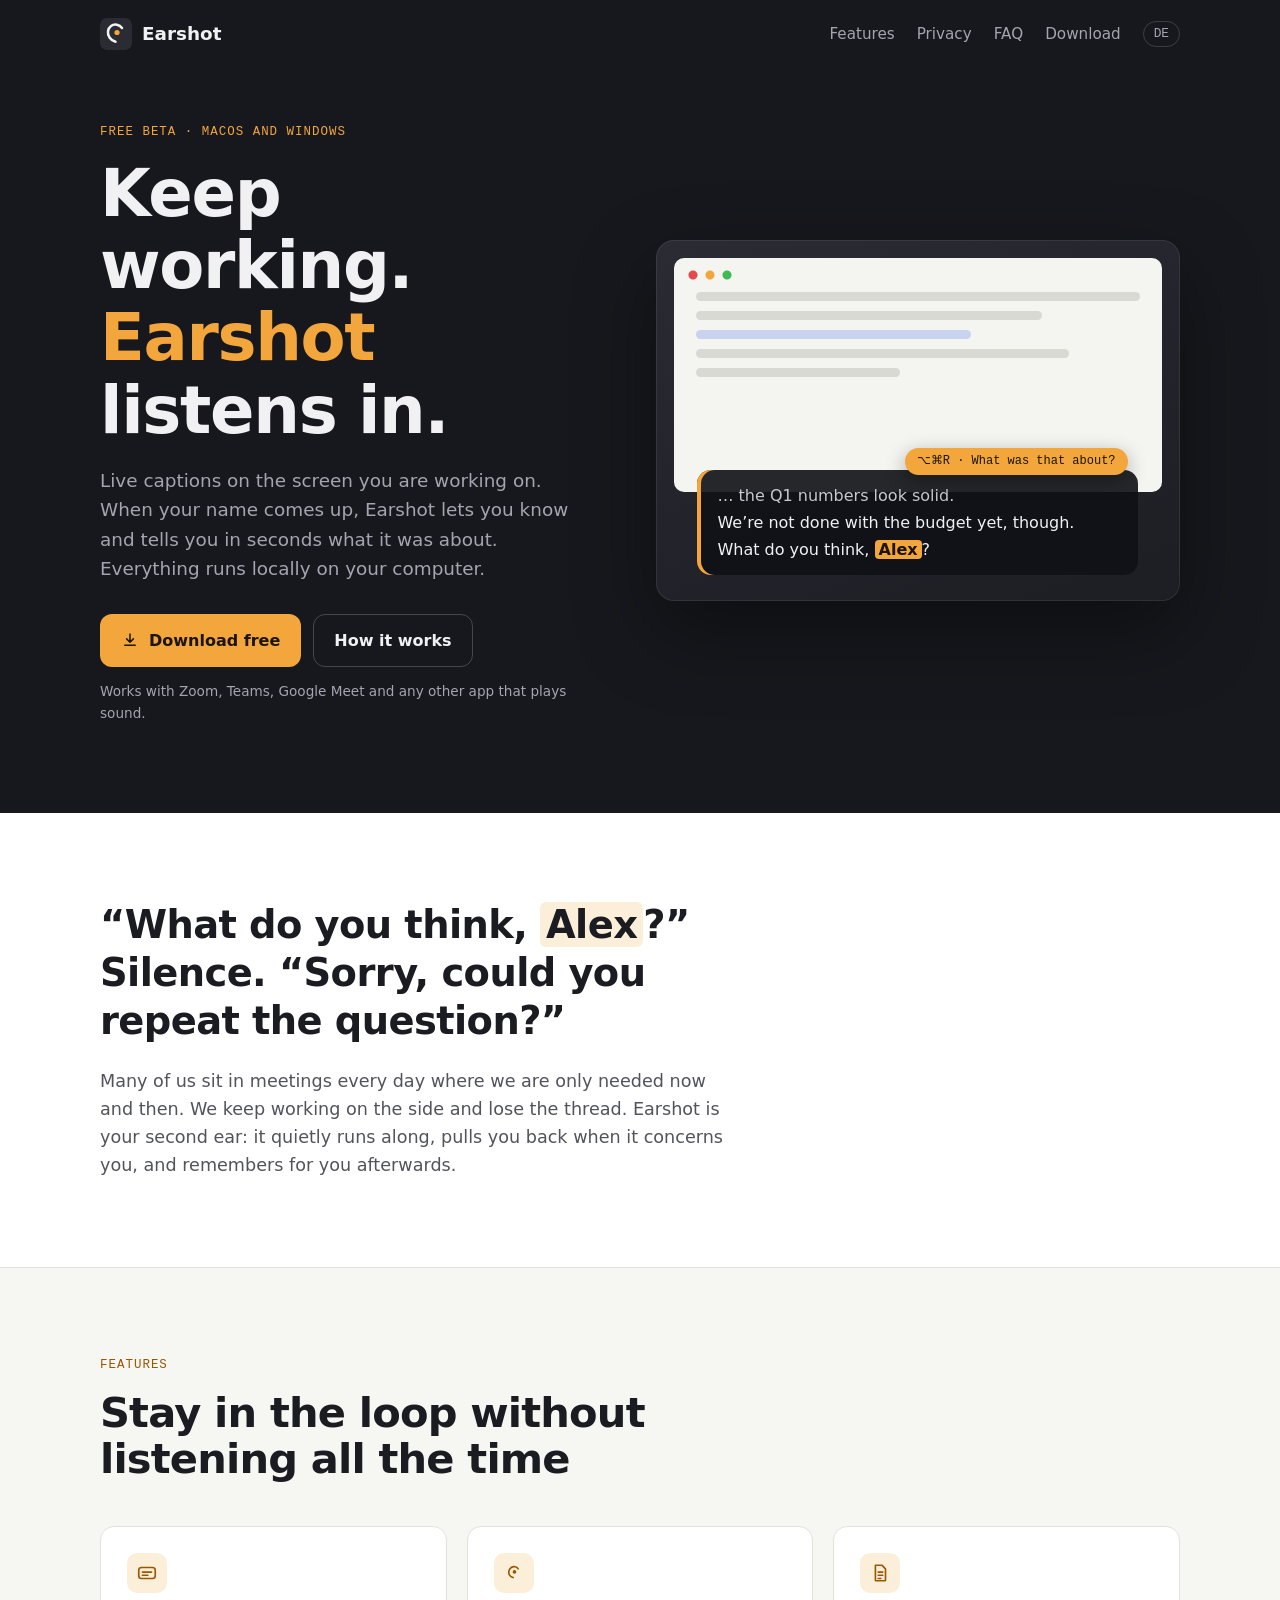
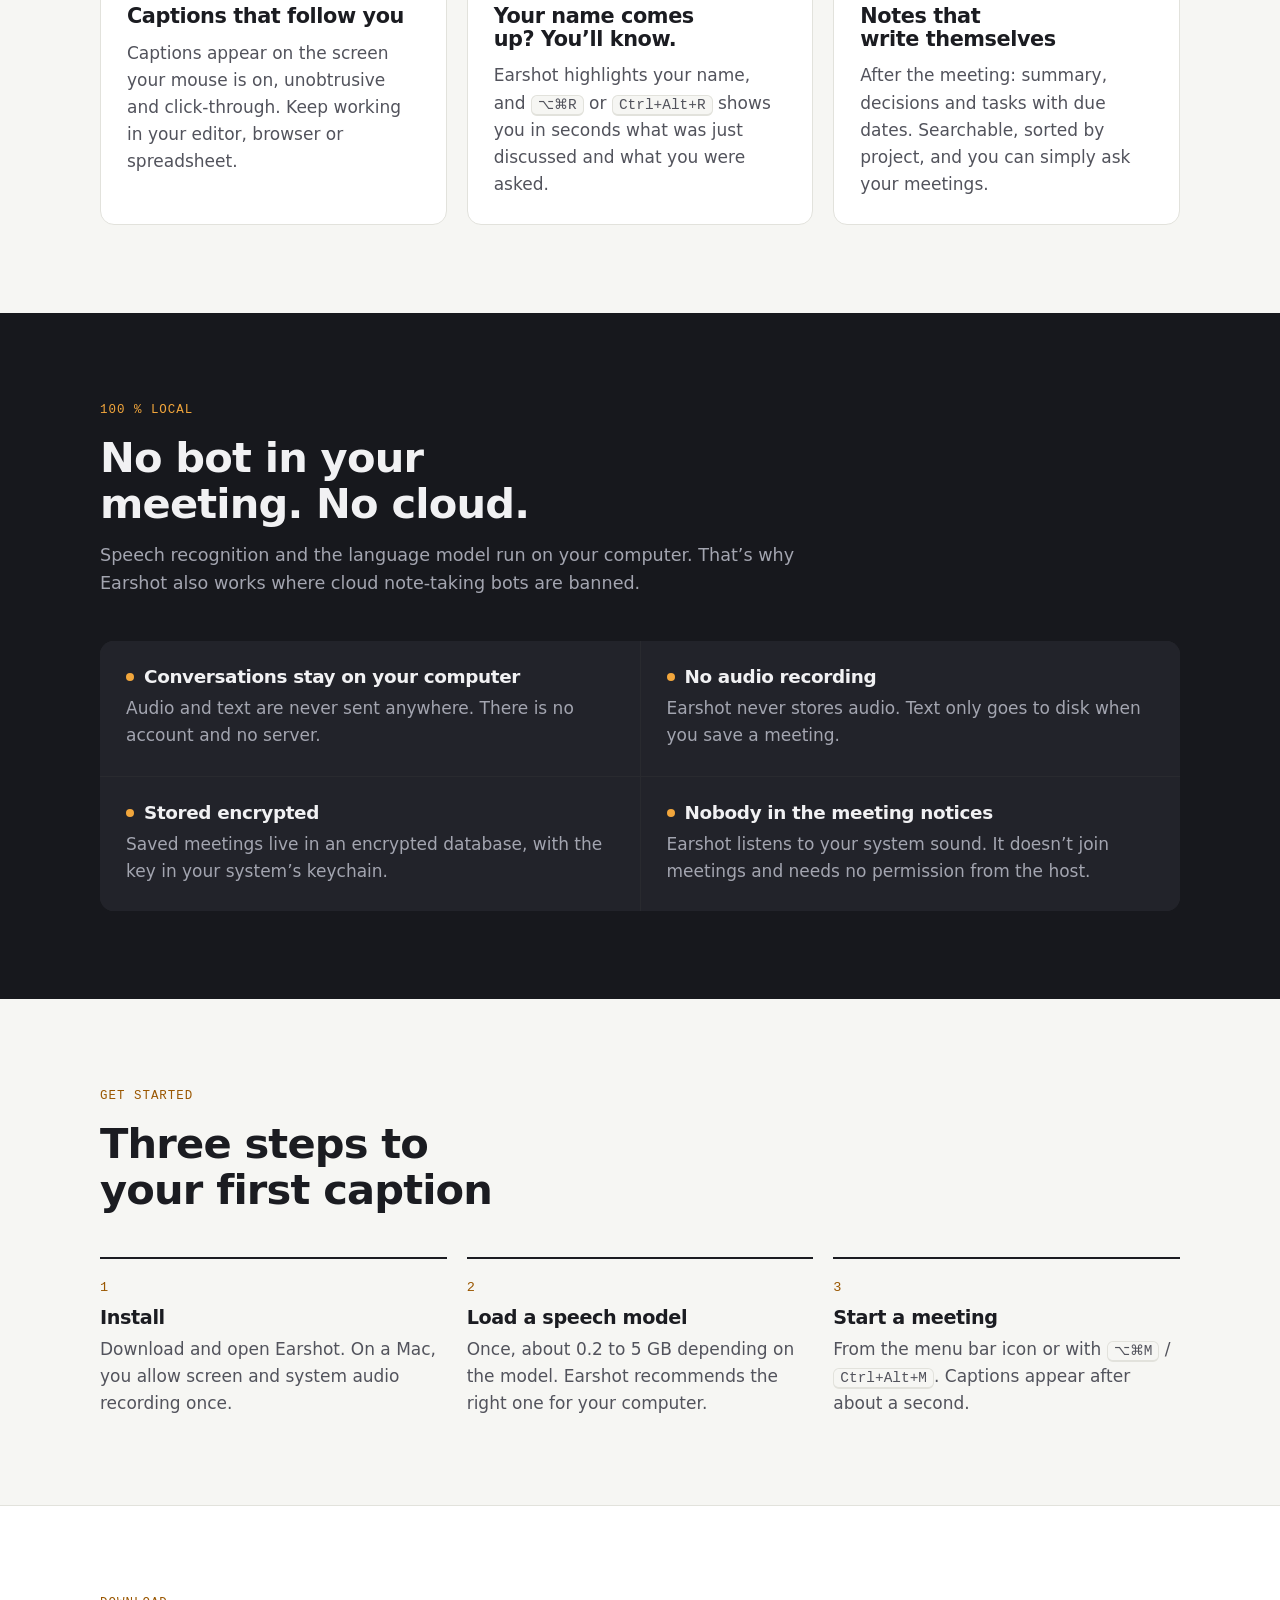
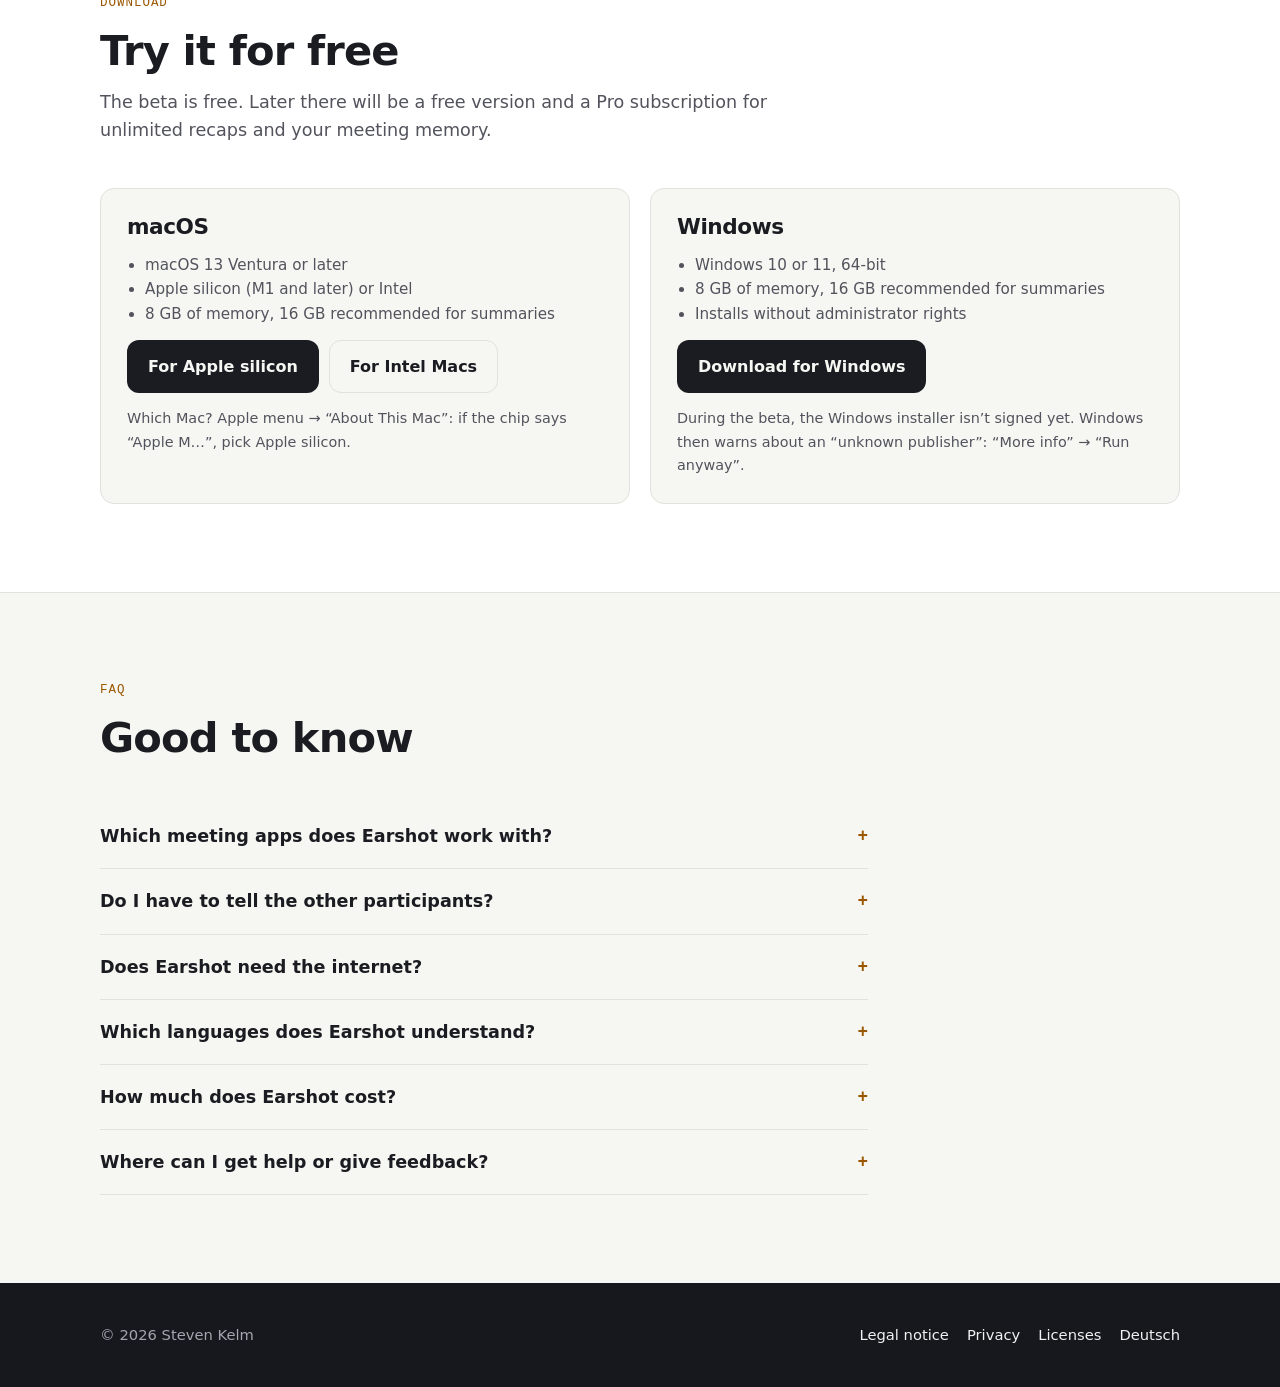
==== en/index.html @ 442b1ad5 "feat: Earshot website (German and English) with imprint, privacy and licenses" ====
<!doctype html>
<html lang="en">
  <head>
    <meta charset="utf-8" />
    <meta name="viewport" content="width=device-width, initial-scale=1, viewport-fit=cover" />
    <title>Earshot – Live captions for every meeting, right on your computer</title>
    <meta
      name="description"
      content="Earshot shows live captions on the screen you are working on, speaks up when your name comes up, and summarizes your meetings. No bot, no cloud."
    />
    <meta name="color-scheme" content="light dark" />
    <link rel="icon" href="../assets/icon.svg" type="image/svg+xml" />
    <link rel="alternate" hreflang="de" href="../" />
    <link rel="alternate" hreflang="en" href="./" />
    <link rel="stylesheet" href="../assets/style.css" />
    <script src="../assets/site.js" defer></script>
  </head>
  <body>
    <a class="skip" href="#content">Skip to content</a>

    <header class="site-header">
      <div class="wrap">
        <a class="brand" href="./" aria-label="Earshot – home">
          <svg viewBox="0 0 64 64" aria-hidden="true">
            <rect width="64" height="64" rx="14" fill="#2a2b33" />
            <path
              d="M44 20C39 13 29 11 22 16C15 21 14 32 19 39C22 43.5 26 46 31 47.5"
              fill="none"
              stroke="#f4f4f1"
              stroke-width="5"
              stroke-linecap="round"
            />
            <circle cx="34" cy="29" r="5.2" fill="#f2a63c" />
          </svg>
          Earshot
        </a>
        <nav class="site-nav" aria-label="Main navigation">
          <a class="hide-small" href="#features">Features</a>
          <a class="hide-small" href="#local">Privacy</a>
          <a class="hide-small" href="#faq">FAQ</a>
          <a href="#download">Download</a>
          <a class="lang" href="../" hreflang="de" lang="de">DE</a>
        </nav>
      </div>
    </header>

    <main id="content">
      <div class="hero">
        <div class="wrap">
          <div>
            <span class="eyebrow">Free beta · macOS and Windows</span>
            <h1>Keep working. <em>Earshot</em> listens in.</h1>
            <p class="lede">
              Live captions on the screen you are working on. When your name comes up, Earshot lets
              you know and tells you in seconds what it was about. Everything runs locally on your
              computer.
            </p>
            <div class="cta">
              <a
                class="button primary"
                href="#download"
                data-hero-download
                data-label-mac="Download free for Mac"
                data-label-windows="Download free for Windows"
              >
                <svg viewBox="0 0 24 24" aria-hidden="true">
                  <path
                    d="M12 4v11m0 0-4.5-4.5M12 15l4.5-4.5M5 19h14"
                    fill="none"
                    stroke="currentColor"
                    stroke-width="2"
                    stroke-linecap="round"
                    stroke-linejoin="round"
                  />
                </svg>
                <span>Download free</span>
              </a>
              <a class="button secondary" href="#features">How it works</a>
            </div>
            <p class="fineprint">
              Works with Zoom, Teams, Google Meet and any other app that plays sound.
            </p>
          </div>

          <div
            class="demo"
            role="img"
            aria-label="Example: captions at the bottom of the screen, the name Alex highlighted in yellow, next to it the hint What was that about?"
          >
            <div class="demo-window" aria-hidden="true">
              <span></span><span></span><span></span><span></span><span></span>
            </div>
            <div class="overlay" aria-hidden="true">
              <span class="line">… the Q1 numbers look solid.</span>
              <span class="line">We’re not done with the budget yet, though.</span>
              <span class="line">What do you think, <mark>Alex</mark>?</span>
            </div>
            <span class="chip" aria-hidden="true">⌥⌘R · What was that about?</span>
          </div>
        </div>
      </div>

      <section class="problem" aria-labelledby="problem-h">
        <div class="wrap">
          <h2 id="problem-h" class="quote">
            “What do you think, <mark>Alex</mark>?” Silence. “Sorry, could you repeat the question?”
          </h2>
          <p class="after">
            Many of us sit in meetings every day where we are only needed now and then. We keep
            working on the side and lose the thread. Earshot is your second ear: it quietly runs
            along, pulls you back when it concerns you, and remembers for you afterwards.
          </p>
        </div>
      </section>

      <section id="features" aria-labelledby="features-h">
        <div class="wrap">
          <div class="section-head">
            <span class="eyebrow">Features</span>
            <h2 id="features-h">Stay in the loop without listening all the time</h2>
          </div>
          <div class="features">
            <article class="feature">
              <span class="icon" aria-hidden="true">
                <svg viewBox="0 0 24 24">
                  <rect
                    x="3"
                    y="6"
                    width="18"
                    height="12"
                    rx="3"
                    fill="none"
                    stroke="currentColor"
                    stroke-width="1.8"
                  />
                  <path
                    d="M7 11h10M7 14.5h6"
                    stroke="currentColor"
                    stroke-width="1.8"
                    stroke-linecap="round"
                  />
                </svg>
              </span>
              <h3>Captions that follow you</h3>
              <p>
                Captions appear on the screen your mouse is on, unobtrusive and click-through. Keep
                working in your editor, browser or spreadsheet.
              </p>
            </article>
            <article class="feature">
              <span class="icon" aria-hidden="true">
                <svg viewBox="0 0 24 24">
                  <path
                    d="M16.5 7.5C15 5 11.5 4.3 9 6S5.5 11.5 7 14c1 1.6 2.4 2.5 4 3"
                    fill="none"
                    stroke="currentColor"
                    stroke-width="1.8"
                    stroke-linecap="round"
                  />
                  <circle cx="12.5" cy="10.8" r="2" fill="currentColor" />
                </svg>
              </span>
              <h3>Your name comes up? You’ll know.</h3>
              <p>
                Earshot highlights your name, and <kbd>⌥⌘R</kbd> or <kbd>Ctrl+Alt+R</kbd> shows you
                in seconds what was just discussed and what you were asked.
              </p>
            </article>
            <article class="feature">
              <span class="icon" aria-hidden="true">
                <svg viewBox="0 0 24 24">
                  <path
                    d="M7 3.5h7l4 4V20a.5.5 0 0 1-.5.5h-10A.5.5 0 0 1 7 20z"
                    fill="none"
                    stroke="currentColor"
                    stroke-width="1.8"
                    stroke-linejoin="round"
                  />
                  <path
                    d="M10 11h5M10 14.5h5M10 18h3"
                    stroke="currentColor"
                    stroke-width="1.8"
                    stroke-linecap="round"
                  />
                </svg>
              </span>
              <h3>Notes that write themselves</h3>
              <p>
                After the meeting: summary, decisions and tasks with due dates. Searchable, sorted
                by project, and you can simply ask your meetings.
              </p>
            </article>
          </div>
        </div>
      </section>

      <section id="local" class="local" aria-labelledby="local-h">
        <div class="wrap">
          <div class="section-head">
            <span class="eyebrow">100 % local</span>
            <h2 id="local-h">No bot in your meeting. No cloud.</h2>
            <p>
              Speech recognition and the language model run on your computer. That’s why Earshot
              also works where cloud note-taking bots are banned.
            </p>
          </div>
          <div class="promises">
            <div class="promise">
              <h3>Conversations stay on your computer</h3>
              <p>Audio and text are never sent anywhere. There is no account and no server.</p>
            </div>
            <div class="promise">
              <h3>No audio recording</h3>
              <p>Earshot never stores audio. Text only goes to disk when you save a meeting.</p>
            </div>
            <div class="promise">
              <h3>Stored encrypted</h3>
              <p>
                Saved meetings live in an encrypted database, with the key in your system’s
                keychain.
              </p>
            </div>
            <div class="promise">
              <h3>Nobody in the meeting notices</h3>
              <p>
                Earshot listens to your system sound. It doesn’t join meetings and needs no
                permission from the host.
              </p>
            </div>
          </div>
        </div>
      </section>

      <section aria-labelledby="start-h">
        <div class="wrap">
          <div class="section-head">
            <span class="eyebrow">Get started</span>
            <h2 id="start-h">Three steps to your first caption</h2>
          </div>
          <ol class="steps">
            <li>
              <h3>Install</h3>
              <p>
                Download and open Earshot. On a Mac, you allow screen and system audio recording
                once.
              </p>
            </li>
            <li>
              <h3>Load a speech model</h3>
              <p>
                Once, about 0.2 to 5 GB depending on the model. Earshot recommends the right one for
                your computer.
              </p>
            </li>
            <li>
              <h3>Start a meeting</h3>
              <p>
                From the menu bar icon or with <kbd>⌥⌘M</kbd> / <kbd>Ctrl+Alt+M</kbd>. Captions
                appear after about a second.
              </p>
            </li>
          </ol>
        </div>
      </section>

      <section id="download" class="download" aria-labelledby="download-h">
        <div class="wrap">
          <div class="section-head">
            <span class="eyebrow">Download</span>
            <h2 id="download-h">Try it for free</h2>
            <p>
              The beta is free. Later there will be a free version and a Pro subscription for
              unlimited recaps and your meeting memory.
            </p>
          </div>
          <div class="platforms">
            <article class="platform" data-platform="mac">
              <h3>macOS</h3>
              <ul>
                <li>macOS 13 Ventura or later</li>
                <li>Apple silicon (M1 and later) or Intel</li>
                <li>8 GB of memory, 16 GB recommended for summaries</li>
              </ul>
              <div class="links">
                <a
                  class="button primary"
                  href="https://github.com/Kstev239/earshot-site/releases/latest/download/Earshot-mac-apple-silicon.dmg"
                  >For Apple silicon</a
                >
                <a
                  class="button secondary"
                  href="https://github.com/Kstev239/earshot-site/releases/latest/download/Earshot-mac-intel.dmg"
                  >For Intel Macs</a
                >
              </div>
              <p class="note">
                Which Mac? Apple menu → “About This Mac”: if the chip says “Apple M…”, pick Apple
                silicon.
              </p>
            </article>
            <article class="platform" data-platform="windows">
              <h3>Windows</h3>
              <ul>
                <li>Windows 10 or 11, 64-bit</li>
                <li>8 GB of memory, 16 GB recommended for summaries</li>
                <li>Installs without administrator rights</li>
              </ul>
              <div class="links">
                <a
                  class="button primary"
                  href="https://github.com/Kstev239/earshot-site/releases/latest/download/Earshot-windows-setup.exe"
                  >Download for Windows</a
                >
              </div>
              <p class="note">
                During the beta, the Windows installer isn’t signed yet. Windows then warns about an
                “unknown publisher”: “More info” → “Run anyway”.
              </p>
            </article>
          </div>
        </div>
      </section>

      <section id="faq" aria-labelledby="faq-h">
        <div class="wrap">
          <div class="section-head">
            <span class="eyebrow">FAQ</span>
            <h2 id="faq-h">Good to know</h2>
          </div>
          <div class="faq">
            <details>
              <summary>Which meeting apps does Earshot work with?</summary>
              <p>
                Any app that plays sound on your computer: Zoom, Microsoft Teams, Google Meet,
                Webex, Slack huddles, Discord and even videos in your browser. Earshot listens to
                your system sound, not to one specific app.
              </p>
            </details>
            <details>
              <summary>Do I have to tell the other participants?</summary>
              <p>
                Earshot doesn’t record audio and only stores text if you want it to. Still, it’s
                fair, and common in many companies, to let people know. Earshot gives you a
                ready-made note to copy. What applies to you legally depends on your country and
                your employer.
              </p>
            </details>
            <details>
              <summary>Does Earshot need the internet?</summary>
              <p>
                Only to download the speech models once and to check for updates. During a meeting,
                Earshot makes no connections. The content of your meetings never leaves your
                computer.
              </p>
            </details>
            <details>
              <summary>Which languages does Earshot understand?</summary>
              <p>
                Earshot is made for German and English. In the settings you can also choose
                automatic language detection, which understands more languages but is less reliable.
                The app itself is available in German and English.
              </p>
            </details>
            <details>
              <summary>How much does Earshot cost?</summary>
              <p>
                Nothing during the beta. Afterwards, live captions and the alert when your name
                comes up stay free. Unlimited recaps, summaries and your meeting memory will be part
                of a Pro subscription.
              </p>
            </details>
            <details>
              <summary>Where can I get help or give feedback?</summary>
              <p>
                Write to <a href="mailto:Kelmsteven8@gmail.com">Kelmsteven8@gmail.com</a>. Feedback
                from the beta is especially welcome.
              </p>
            </details>
          </div>
        </div>
      </section>
    </main>

    <footer class="site-footer">
      <div class="wrap">
        <span>© 2026 Steven Kelm</span>
        <nav aria-label="Legal">
          <a href="imprint.html">Legal notice</a>
          <a href="privacy.html">Privacy</a>
          <a href="licenses.html">Licenses</a>
          <a href="../" hreflang="de" lang="de">Deutsch</a>
        </nav>
      </div>
    </footer>
  </body>
</html>
---- assets/style.css ----
/*
 * Earshot website, direction "Signal" (ADR-066, ADR-067): graphite and
 * honey, system fonts only (nothing loaded from other servers).
 */
:root {
  --bg: #f6f6f3;
  --surface: #ffffff;
  --ink: #1b1c21;
  --muted: #52535c;
  --line: #e2e2dc;
  --honey: #f2a63c;
  --honey-text: #9a5700;
  --honey-tint: #fbefd9;
  --night: #17181d;
  --night-raised: #22232a;
  --night-ink: #f1f1f3;
  --night-muted: #a3a5b0;
  --radius: 14px;
  --font:
    -apple-system, BlinkMacSystemFont, "SF Pro Text", "Segoe UI Variable Text", "Segoe UI",
    system-ui, sans-serif;
  --font-display:
    -apple-system, BlinkMacSystemFont, "SF Pro Display", "Segoe UI Variable Display", "Segoe UI",
    system-ui, sans-serif;
  --mono: ui-monospace, "SF Mono", "Cascadia Mono", Menlo, Consolas, monospace;
  color-scheme: light;
}

@media (prefers-color-scheme: dark) {
  :root {
    --bg: #131418;
    --surface: #1c1d23;
    --ink: #f1f1f3;
    --muted: #a3a5b0;
    --line: #2c2e36;
    --honey-text: #f2a63c;
    --honey-tint: #2e2312;
    color-scheme: dark;
  }
}

* {
  box-sizing: border-box;
}

html {
  scroll-behavior: smooth;
}

@media (prefers-reduced-motion: reduce) {
  html {
    scroll-behavior: auto;
  }
}

body {
  margin: 0;
  background: var(--bg);
  color: var(--ink);
  font-family: var(--font);
  font-size: 17px;
  line-height: 1.6;
  -webkit-font-smoothing: antialiased;
}

a {
  color: inherit;
}

a:focus-visible,
button:focus-visible,
summary:focus-visible {
  outline: 3px solid var(--honey);
  outline-offset: 3px;
  border-radius: 6px;
}

h1,
h2,
h3 {
  font-family: var(--font-display);
  letter-spacing: -0.02em;
  line-height: 1.1;
  text-wrap: balance;
  margin: 0;
}

p {
  margin: 0;
}

.wrap {
  max-width: 1120px;
  margin: 0 auto;
  padding-left: max(20px, env(safe-area-inset-left, 0px));
  padding-right: max(20px, env(safe-area-inset-right, 0px));
}

.skip {
  position: absolute;
  left: -9999px;
}

.skip:focus {
  left: 16px;
  top: 16px;
  z-index: 20;
  background: var(--surface);
  padding: 8px 12px;
}

/* Header */
.site-header {
  background: var(--night);
  color: var(--night-ink);
}

.site-header .wrap {
  display: flex;
  align-items: center;
  gap: 24px;
  padding-block: 18px;
}

.brand {
  display: inline-flex;
  align-items: center;
  gap: 10px;
  font-family: var(--font-display);
  font-weight: 700;
  font-size: 1.15rem;
  text-decoration: none;
  color: var(--night-ink);
}

.brand svg {
  width: 32px;
  height: 32px;
}

.site-nav {
  display: flex;
  gap: 22px;
  margin-left: auto;
  align-items: center;
  font-size: 0.95rem;
}

.site-nav a {
  color: var(--night-muted);
  text-decoration: none;
}

.site-nav a:hover {
  color: var(--night-ink);
}

.site-nav .lang {
  font-family: var(--mono);
  font-size: 0.8rem;
  border: 1px solid #ffffff2a;
  border-radius: 999px;
  padding: 2px 10px;
}

@media (max-width: 720px) {
  .site-nav .hide-small {
    display: none;
  }
}

/* Hero */
.hero {
  background: var(--night);
  color: var(--night-ink);
  padding-block: 48px 88px;
  overflow: hidden;
}

.hero .wrap {
  display: grid;
  grid-template-columns: minmax(0, 1fr) minmax(0, 1.05fr);
  gap: 56px;
  align-items: center;
}

@media (max-width: 900px) {
  .hero .wrap {
    grid-template-columns: minmax(0, 1fr);
    gap: 40px;
  }
}

.eyebrow {
  font-family: var(--mono);
  font-size: 0.78rem;
  letter-spacing: 0.08em;
  text-transform: uppercase;
  color: var(--honey);
}

.hero h1 {
  font-size: clamp(2.4rem, 5.6vw, 4.1rem);
  margin-top: 14px;
}

.hero h1 em {
  font-style: normal;
  color: var(--honey);
}

.hero .lede {
  margin-top: 20px;
  font-size: 1.15rem;
  color: var(--night-muted);
  max-width: 34rem;
}

.cta {
  display: flex;
  flex-wrap: wrap;
  gap: 12px;
  margin-top: 30px;
}

.button {
  display: inline-flex;
  align-items: center;
  gap: 10px;
  padding: 13px 20px;
  border-radius: 12px;
  font-weight: 600;
  font-size: 1rem;
  text-decoration: none;
  border: 1px solid transparent;
  transition:
    transform 120ms ease,
    background 120ms ease;
}

.button svg {
  width: 18px;
  height: 18px;
  flex-shrink: 0;
}

.button.primary {
  background: var(--honey);
  color: #1b1407;
}

.button.primary:hover {
  background: #f6b65c;
}

.button.secondary {
  border-color: #ffffff33;
  color: var(--night-ink);
}

.button.secondary:hover {
  background: #ffffff12;
}

.button:active {
  transform: translateY(1px);
}

.fineprint {
  margin-top: 14px;
  font-size: 0.85rem;
  color: var(--night-muted);
}

/* The demo: a desktop with the caption overlay at the bottom. */
.demo {
  position: relative;
  border-radius: 18px;
  background: linear-gradient(160deg, #2a2b33, #1d1e24);
  padding: 18px;
  box-shadow:
    0 30px 80px #00000066,
    inset 0 0 0 1px #ffffff14;
  aspect-ratio: 16 / 11;
  max-width: 100%;
}

.demo-window {
  position: absolute;
  inset: 18px 18px 30% 18px;
  border-radius: 10px;
  background: #f4f4f1;
  padding: 34px 22px 18px;
  display: flex;
  flex-direction: column;
  gap: 10px;
  overflow: hidden;
}

.demo-window::before {
  content: "";
  position: absolute;
  top: 12px;
  left: 14px;
  width: 44px;
  height: 10px;
  background:
    radial-gradient(circle at 5px 5px, #e5484d 4px, transparent 5px),
    radial-gradient(circle at 22px 5px, #f2a63c 4px, transparent 5px),
    radial-gradient(circle at 39px 5px, #3fb950 4px, transparent 5px);
}

.demo-window span {
  display: block;
  height: 9px;
  border-radius: 5px;
  background: #d9d9d3;
}

.demo-window span:nth-child(2) {
  width: 78%;
}

.demo-window span:nth-child(3) {
  width: 62%;
  background: #c8d3f0;
}

.demo-window span:nth-child(4) {
  width: 84%;
}

.demo-window span:nth-child(5) {
  width: 46%;
}

.overlay {
  position: absolute;
  left: 8%;
  right: 8%;
  bottom: 7%;
  border-radius: 14px;
  background: #101116e6;
  padding: 14px 18px 14px 20px;
  font-size: clamp(0.82rem, 1.6vw, 1rem);
  line-height: 1.45;
  color: #f1f1f3;
  display: flex;
  flex-direction: column;
  gap: 4px;
  box-shadow: inset 4px 0 0 transparent;
  animation: overlay-mentioned 0.6s ease-out 3.6s both;
}

.overlay .line {
  animation: line-in 0.5s ease-out both;
}

.overlay .line:nth-child(1) {
  animation-delay: 0.4s;
  color: #c8c8d0;
}

.overlay .line:nth-child(2) {
  animation-delay: 1.8s;
}

.overlay .line:nth-child(3) {
  animation-delay: 3.2s;
}

.overlay mark {
  background: var(--honey);
  color: #1b1407;
  border-radius: 4px;
  padding: 0 4px;
  font-weight: 600;
}

.chip {
  position: absolute;
  right: 10%;
  bottom: calc(7% + 100px);
  font-family: var(--mono);
  font-size: 0.75rem;
  color: #1b1407;
  background: var(--honey);
  border-radius: 999px;
  padding: 4px 12px;
  box-shadow: 0 6px 20px #00000055;
  animation: line-in 0.5s ease-out 4.2s both;
}

@keyframes line-in {
  from {
    opacity: 0;
    transform: translateY(6px);
  }
  to {
    opacity: 1;
    transform: none;
  }
}

@keyframes overlay-mentioned {
  from {
    box-shadow: inset 4px 0 0 transparent;
  }
  to {
    box-shadow: inset 4px 0 0 var(--honey);
  }
}

@media (prefers-reduced-motion: reduce) {
  .overlay,
  .overlay .line,
  .chip {
    animation-duration: 1ms;
    animation-delay: 0s;
  }
}

/* Sections */
main section {
  padding-block: 88px;
}

.section-head {
  max-width: 44rem;
  display: flex;
  flex-direction: column;
  gap: 14px;
  margin-bottom: 44px;
}

.section-head h2 {
  font-size: clamp(1.8rem, 3.6vw, 2.6rem);
}

.section-head p {
  color: var(--muted);
  font-size: 1.1rem;
}

.section-head .eyebrow {
  color: var(--honey-text);
}

/* Problem: a quote that is the whole point. */
.problem {
  background: var(--surface);
  border-bottom: 1px solid var(--line);
}

.quote {
  font-family: var(--font-display);
  font-size: clamp(1.6rem, 3.4vw, 2.4rem);
  line-height: 1.25;
  letter-spacing: -0.015em;
  max-width: 46rem;
}

.quote mark {
  background: var(--honey-tint);
  color: inherit;
  border-radius: 6px;
  padding: 0 6px;
}

.problem .after {
  margin-top: 22px;
  color: var(--muted);
  font-size: 1.1rem;
  max-width: 40rem;
}

/* Features */
.features {
  display: grid;
  grid-template-columns: repeat(3, minmax(0, 1fr));
  gap: 20px;
}

@media (max-width: 900px) {
  .features {
    grid-template-columns: minmax(0, 1fr);
  }
}

.feature {
  background: var(--surface);
  border: 1px solid var(--line);
  border-radius: var(--radius);
  padding: 26px;
  display: flex;
  flex-direction: column;
  gap: 12px;
}

.feature .icon {
  width: 40px;
  height: 40px;
  border-radius: 10px;
  background: var(--honey-tint);
  color: var(--honey-text);
  display: grid;
  place-items: center;
}

.feature .icon svg {
  width: 22px;
  height: 22px;
}

.feature h3 {
  font-size: 1.3rem;
}

.feature p {
  color: var(--muted);
}

kbd {
  font-family: var(--mono);
  font-size: 0.85em;
  border: 1px solid var(--line);
  border-bottom-width: 2px;
  border-radius: 6px;
  padding: 1px 6px;
  background: var(--bg);
  white-space: nowrap;
}

/* Local: dark band */
.local {
  background: var(--night);
  color: var(--night-ink);
}

.local .section-head p {
  color: var(--night-muted);
}

.local .section-head .eyebrow {
  color: var(--honey);
}

.promises {
  display: grid;
  grid-template-columns: repeat(2, minmax(0, 1fr));
  gap: 1px;
  background: #ffffff14;
  border-radius: var(--radius);
  overflow: hidden;
}

@media (max-width: 720px) {
  .promises {
    grid-template-columns: minmax(0, 1fr);
  }
}

.promise {
  background: var(--night-raised);
  padding: 26px;
  display: flex;
  flex-direction: column;
  gap: 8px;
}

.promise h3 {
  font-size: 1.15rem;
  display: flex;
  align-items: center;
  gap: 10px;
}

.promise h3::before {
  content: "";
  width: 8px;
  height: 8px;
  border-radius: 50%;
  background: var(--honey);
  flex-shrink: 0;
}

.promise p {
  color: var(--night-muted);
}

/* Steps: a real sequence, so numbered. */
.steps {
  list-style: none;
  margin: 0;
  padding: 0;
  display: grid;
  grid-template-columns: repeat(3, minmax(0, 1fr));
  gap: 20px;
  counter-reset: step;
}

@media (max-width: 900px) {
  .steps {
    grid-template-columns: minmax(0, 1fr);
  }
}

.steps li {
  counter-increment: step;
  border-top: 2px solid var(--ink);
  padding-top: 18px;
  display: flex;
  flex-direction: column;
  gap: 8px;
}

.steps li::before {
  content: counter(step);
  font-family: var(--mono);
  font-size: 0.85rem;
  color: var(--honey-text);
}

.steps h3 {
  font-size: 1.2rem;
}

.steps p {
  color: var(--muted);
}

/* Download */
.download {
  background: var(--surface);
  border-block: 1px solid var(--line);
}

.platforms {
  display: grid;
  grid-template-columns: repeat(2, minmax(0, 1fr));
  gap: 20px;
}

@media (max-width: 720px) {
  .platforms {
    grid-template-columns: minmax(0, 1fr);
  }
}

.platform {
  border: 1px solid var(--line);
  border-radius: var(--radius);
  padding: 26px;
  display: flex;
  flex-direction: column;
  gap: 14px;
  background: var(--bg);
}

.platform.current {
  border-color: var(--honey);
  box-shadow: 0 0 0 1px var(--honey);
}

.platform h3 {
  font-size: 1.35rem;
}

.platform ul {
  margin: 0;
  padding-left: 18px;
  color: var(--muted);
  font-size: 0.95rem;
}

.platform .links {
  display: flex;
  flex-wrap: wrap;
  gap: 10px;
}

.platform .button.primary {
  background: var(--ink);
  color: var(--bg);
}

.platform .button.primary:hover {
  background: var(--muted);
}

.platform .button.secondary {
  border-color: var(--line);
  color: var(--ink);
}

.platform .button.secondary:hover {
  background: var(--surface);
}

.note {
  font-size: 0.9rem;
  color: var(--muted);
}

/* FAQ */
.faq {
  max-width: 48rem;
  display: flex;
  flex-direction: column;
}

.faq details {
  border-bottom: 1px solid var(--line);
  padding-block: 18px;
}

.faq summary {
  cursor: pointer;
  font-weight: 600;
  font-size: 1.1rem;
  list-style: none;
  display: flex;
  justify-content: space-between;
  gap: 16px;
}

.faq summary::-webkit-details-marker {
  display: none;
}

.faq summary::after {
  content: "+";
  font-family: var(--mono);
  color: var(--honey-text);
}

.faq details[open] summary::after {
  content: "–";
}

.faq details p {
  margin-top: 10px;
  color: var(--muted);
}

/* Footer */
.site-footer {
  background: var(--night);
  color: var(--night-muted);
  padding-block: 40px;
  font-size: 0.92rem;
}

.site-footer .wrap {
  display: flex;
  flex-wrap: wrap;
  gap: 18px 32px;
  align-items: center;
}

.site-footer nav {
  display: flex;
  flex-wrap: wrap;
  gap: 18px;
  margin-left: auto;
}

.site-footer a {
  color: var(--night-ink);
  text-decoration: none;
}

.site-footer a:hover {
  text-decoration: underline;
}

/* Legal pages */
.legal {
  padding-block: 56px 88px;
}

.legal article {
  max-width: 44rem;
  display: flex;
  flex-direction: column;
  gap: 16px;
}

.legal h1 {
  font-size: clamp(2rem, 4vw, 2.8rem);
  margin-bottom: 8px;
}

.legal h2 {
  font-size: 1.3rem;
  margin-top: 22px;
}

.legal p,
.legal li {
  color: var(--ink);
}

.legal ul {
  margin: 0;
  padding-left: 20px;
}

.draft {
  background: var(--honey-tint);
  border-radius: 10px;
  padding: 14px 16px;
  font-size: 0.95rem;
}

.placeholder {
  background: var(--honey);
  color: #1b1407;
  border-radius: 4px;
  padding: 0 6px;
  font-weight: 600;
}

address {
  font-style: normal;
}
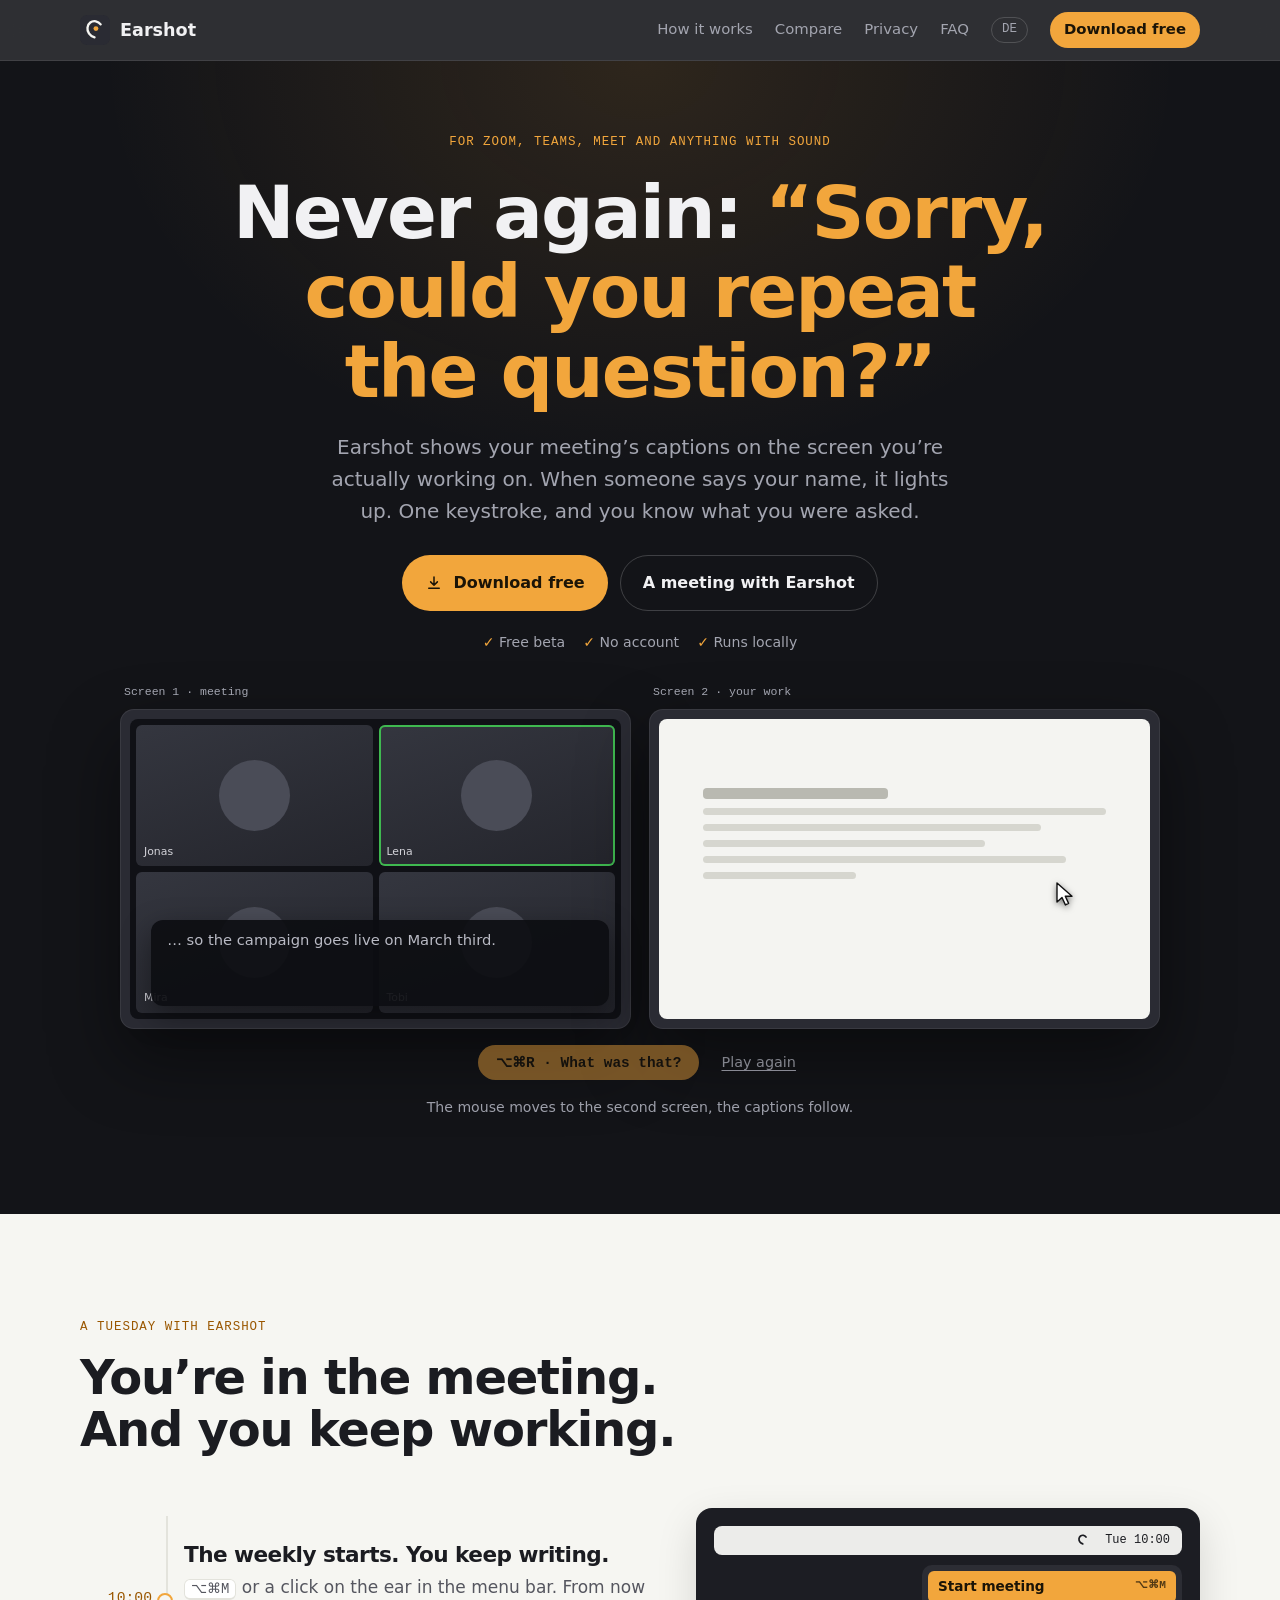
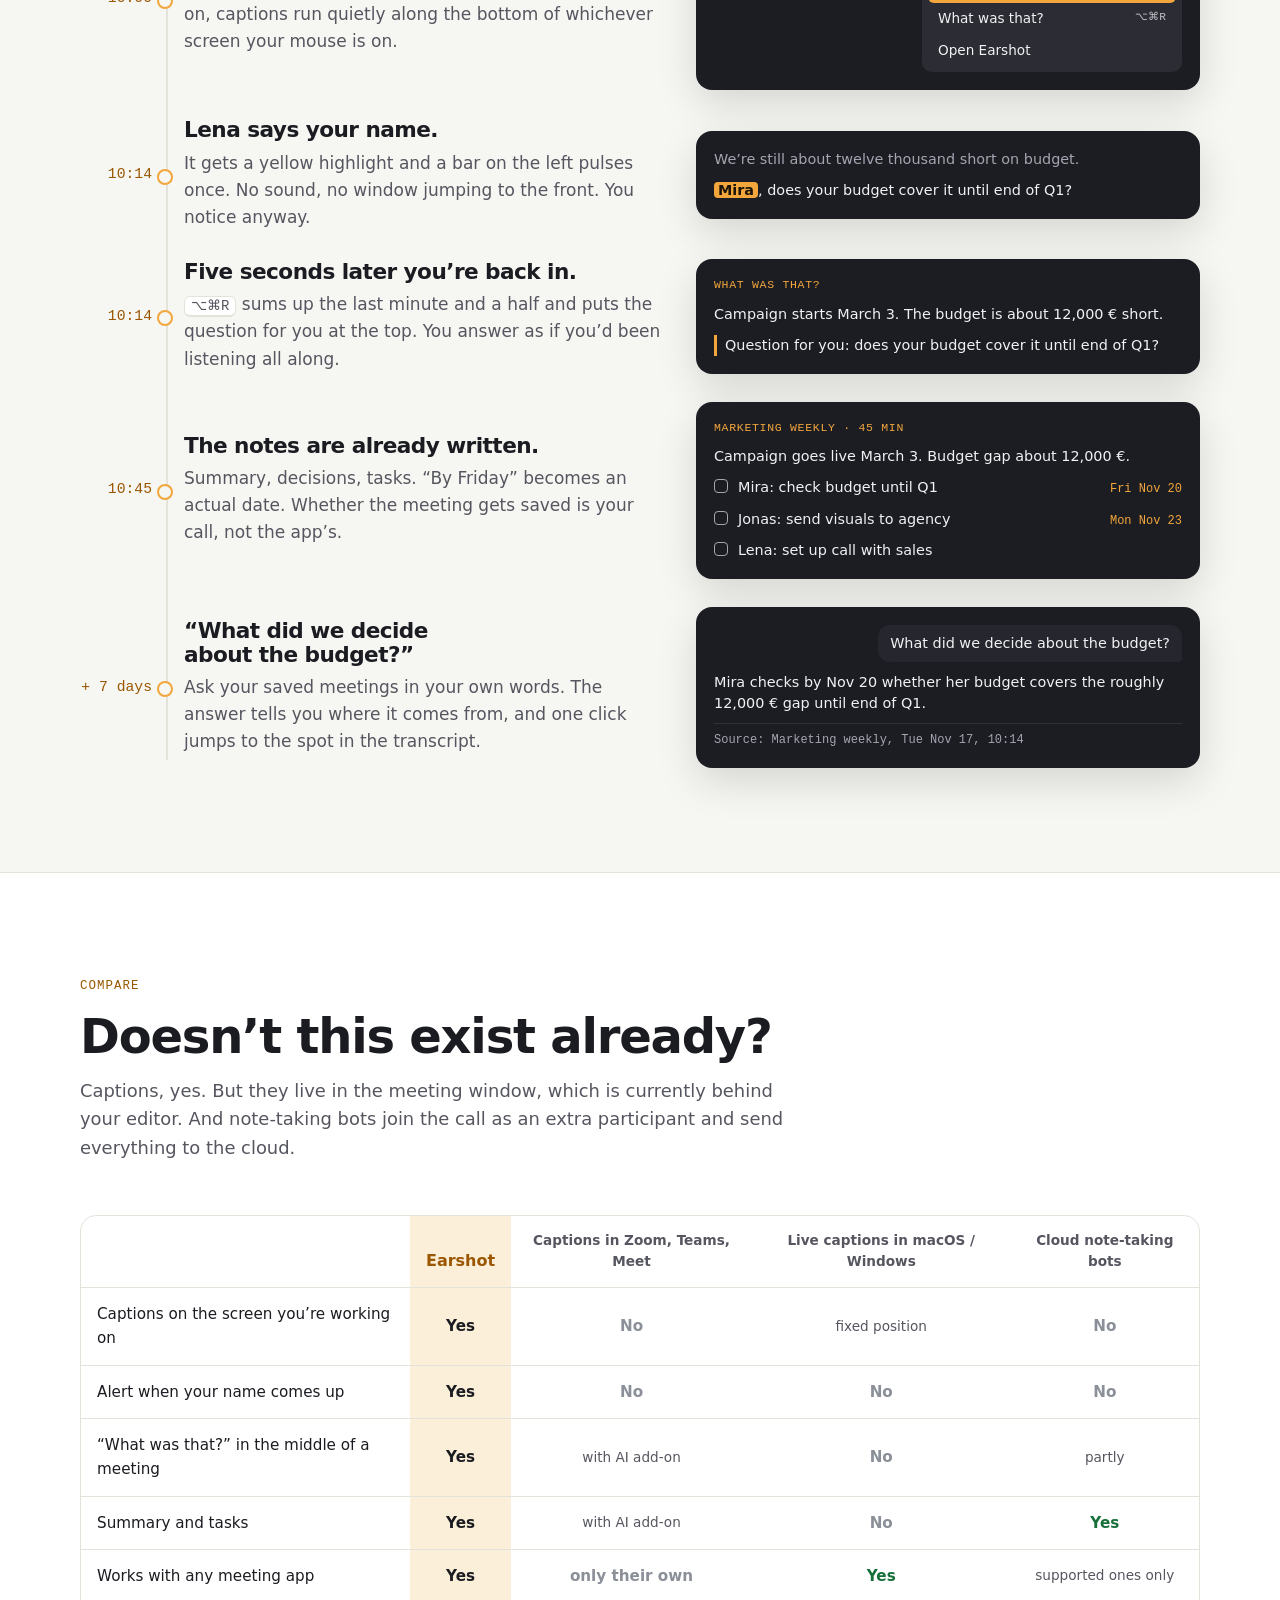
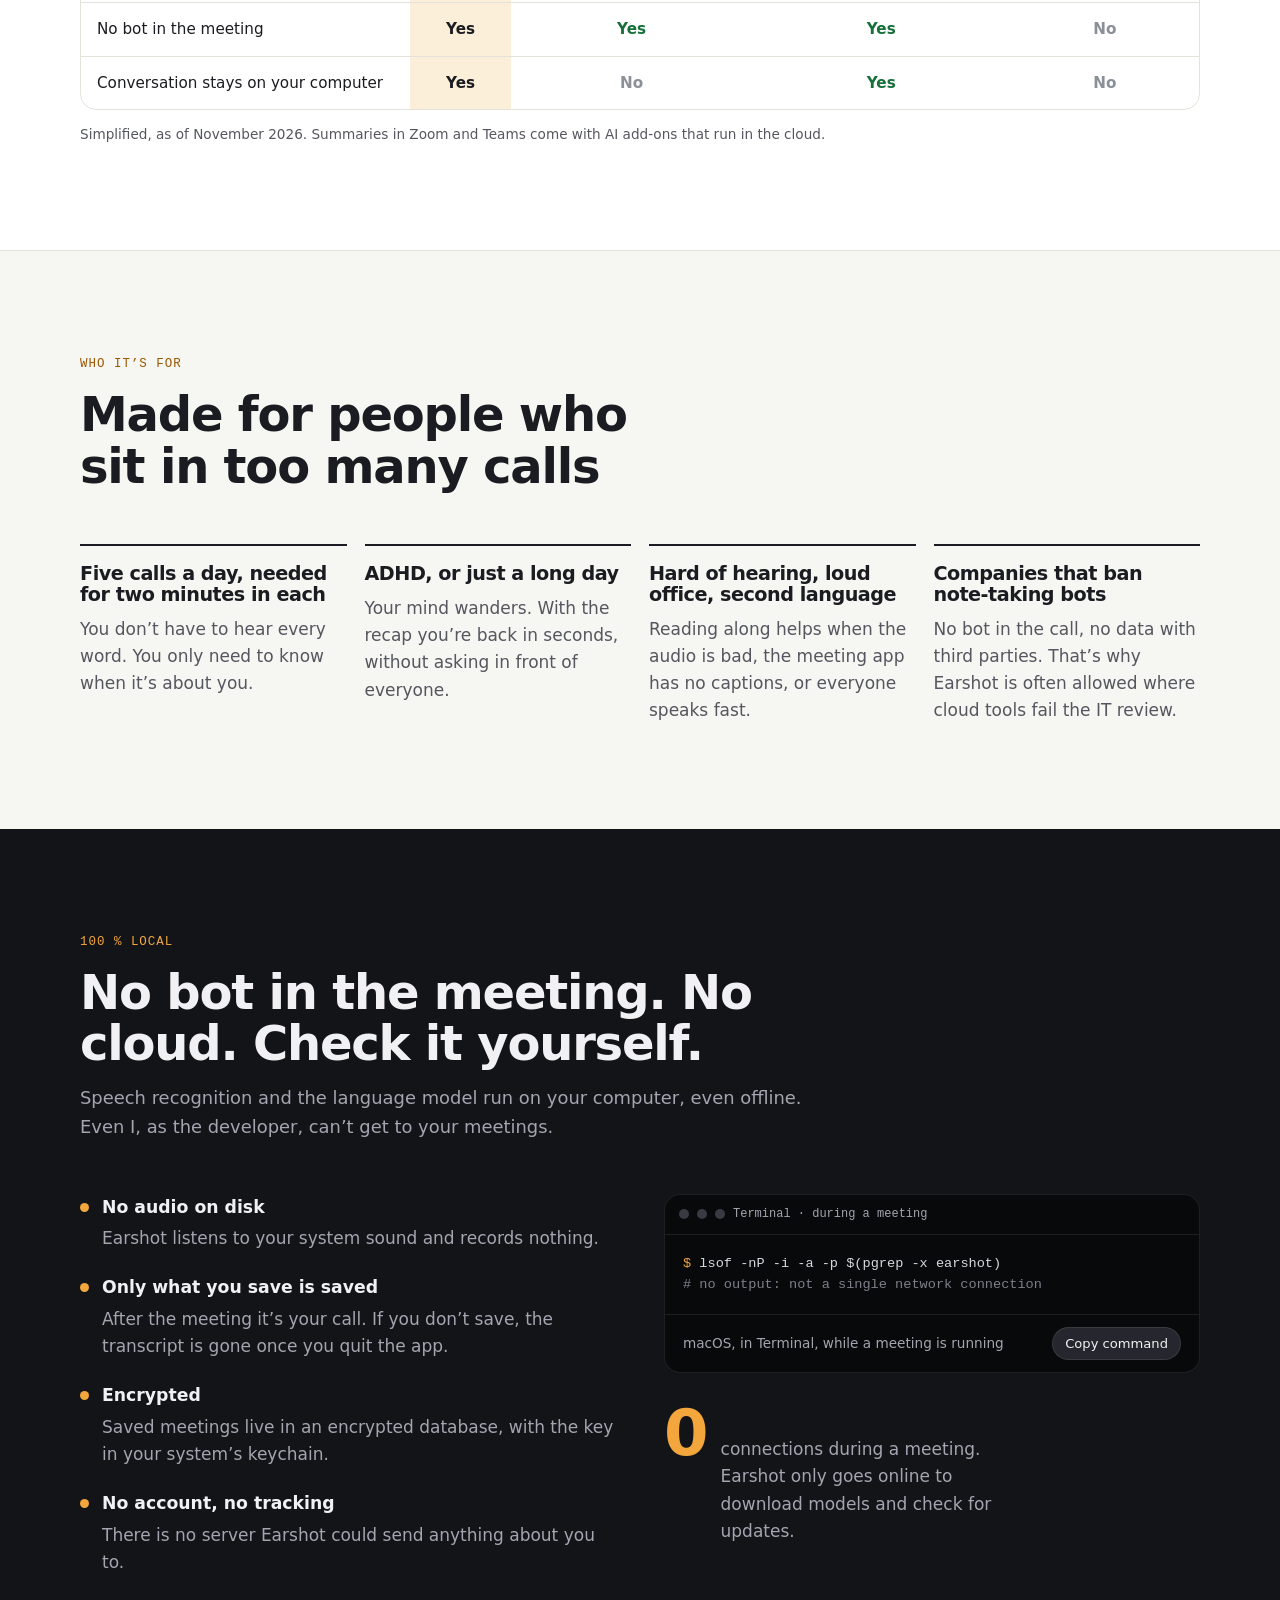
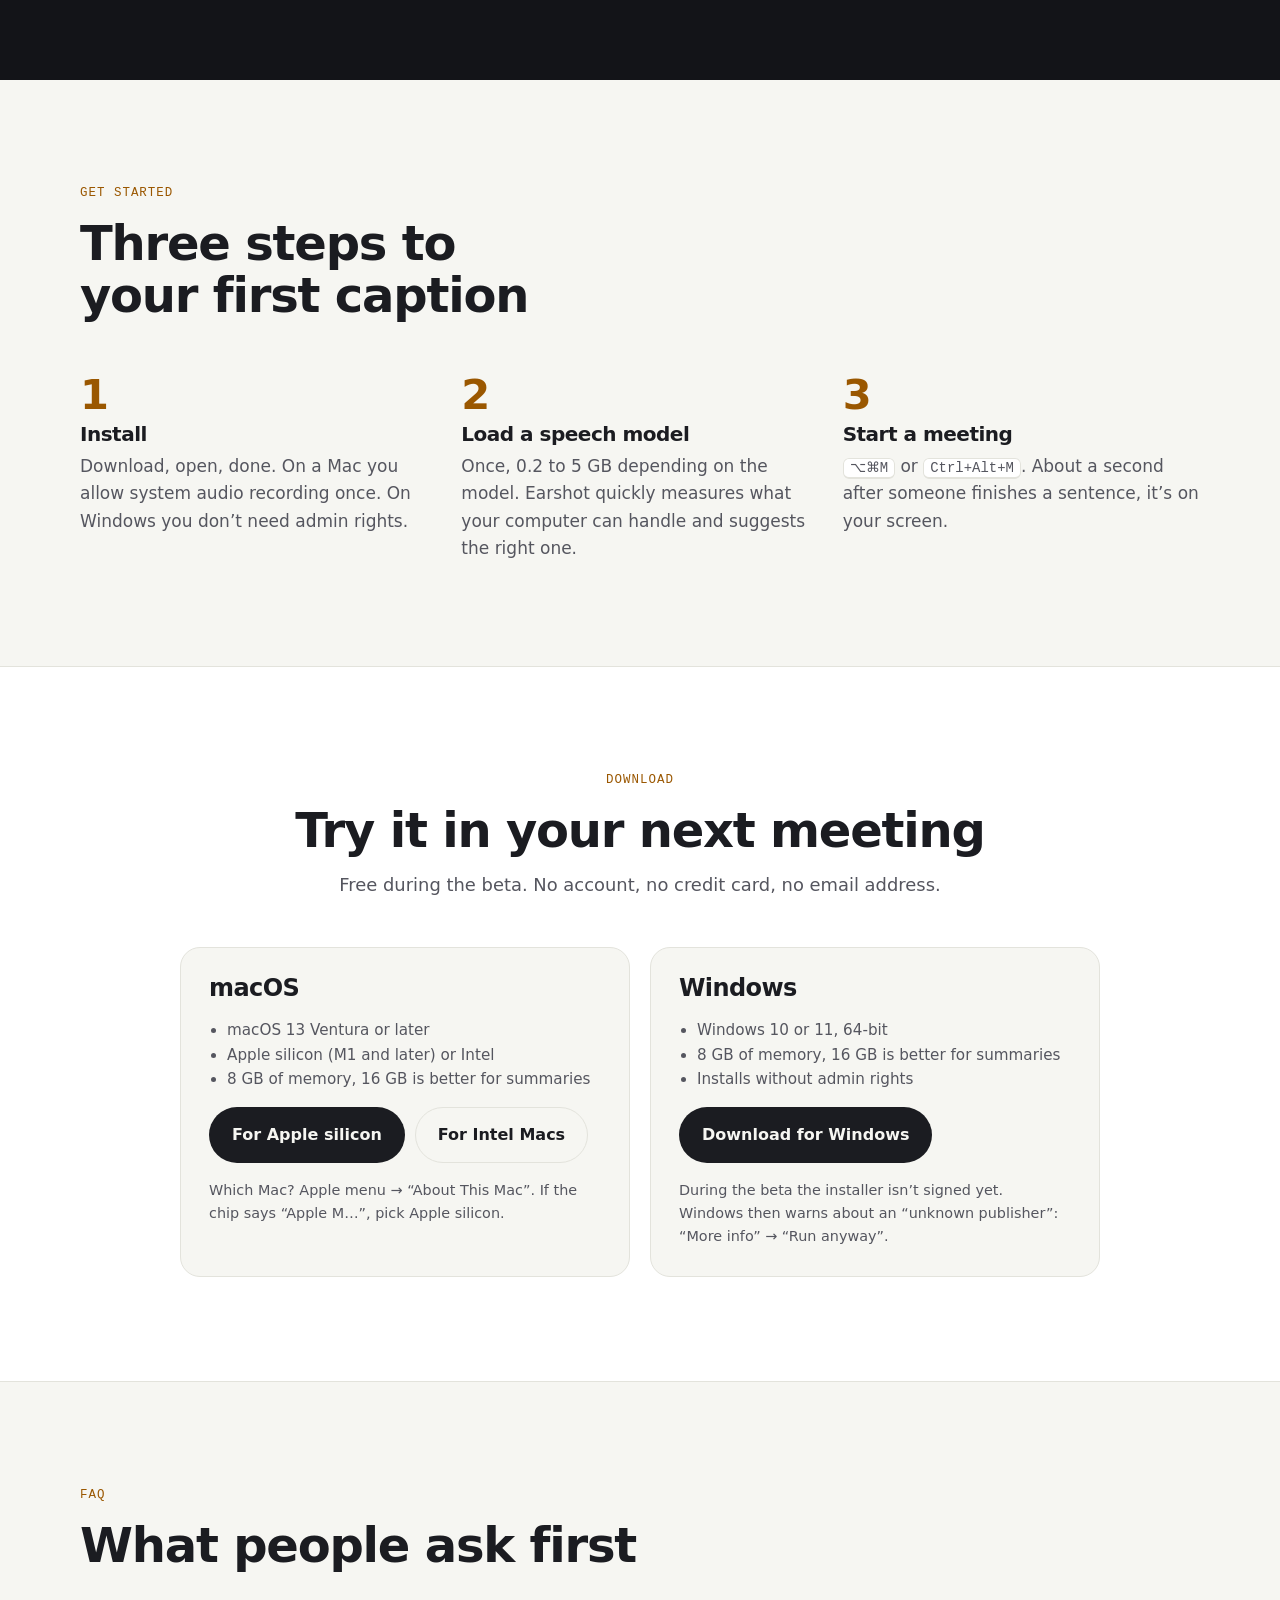
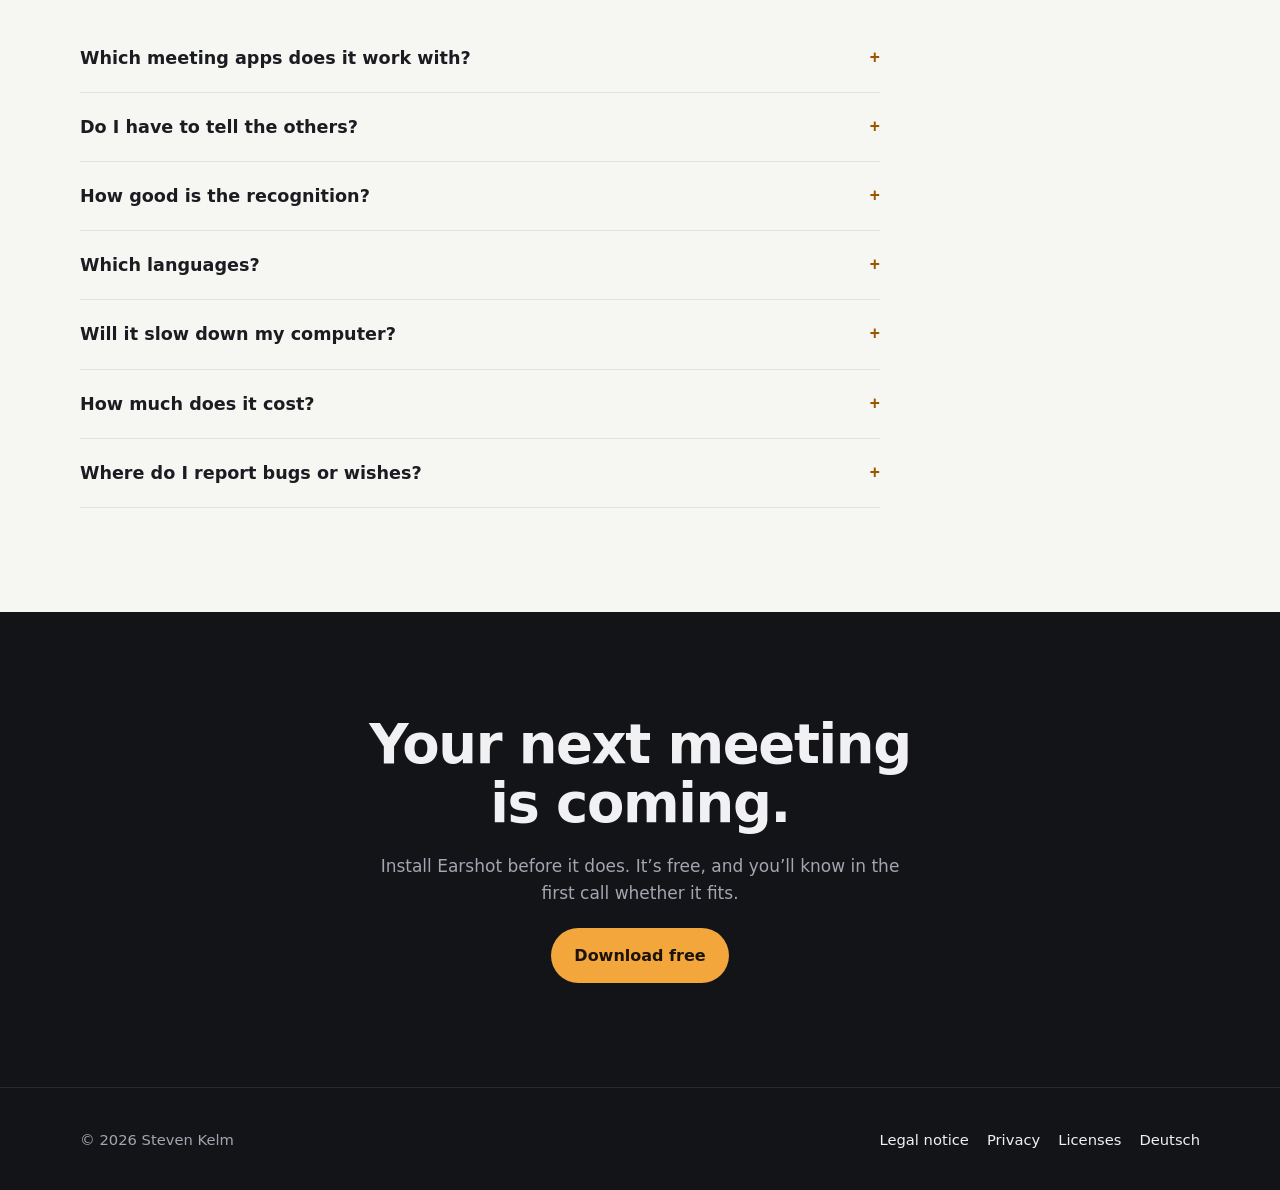
==== commit 051853a0: "feat: new landing page with interactive demo, timeline, comparison and link previews" ====
--- a/en/index.html
+++ b/en/index.html
@@ -3,15 +3,26 @@
   <head>
     <meta charset="utf-8" />
     <meta name="viewport" content="width=device-width, initial-scale=1, viewport-fit=cover" />
-    <title>Earshot – Live captions for every meeting, right on your computer</title>
+    <title>Earshot – Captions and recaps for online meetings, right on your computer</title>
     <meta
       name="description"
-      content="Earshot shows live captions on the screen you are working on, speaks up when your name comes up, and summarizes your meetings. No bot, no cloud."
+      content="Earshot shows your meeting’s captions on the screen you’re working on, highlights your name and tells you at a keystroke what you were asked. No bot, no cloud."
     />
     <meta name="color-scheme" content="light dark" />
+    <meta name="theme-color" content="#131418" />
     <link rel="icon" href="../assets/icon.svg" type="image/svg+xml" />
-    <link rel="alternate" hreflang="de" href="../" />
-    <link rel="alternate" hreflang="en" href="./" />
+    <link rel="alternate" hreflang="de" href="https://kstev239.github.io/earshot-site/" />
+    <link rel="alternate" hreflang="en" href="https://kstev239.github.io/earshot-site/en/" />
+    <meta property="og:type" content="website" />
+    <meta property="og:url" content="https://kstev239.github.io/earshot-site/en/" />
+    <meta property="og:title" content="Earshot – Never again “Could you repeat the question?”" />
+    <meta
+      property="og:description"
+      content="Captions on the screen you’re working on. Your name lights up, one keystroke tells you what it was about. Runs entirely on your computer."
+    />
+    <meta property="og:image" content="https://kstev239.github.io/earshot-site/assets/og-en.png" />
+    <meta property="og:locale" content="en_US" />
+    <meta name="twitter:card" content="summary_large_image" />
     <link rel="stylesheet" href="../assets/style.css" />
     <script src="../assets/site.js" defer></script>
   </head>
@@ -35,11 +46,12 @@
           Earshot
         </a>
         <nav class="site-nav" aria-label="Main navigation">
-          <a class="hide-small" href="#features">Features</a>
+          <a class="hide-small" href="#day">How it works</a>
+          <a class="hide-small" href="#compare">Compare</a>
           <a class="hide-small" href="#local">Privacy</a>
           <a class="hide-small" href="#faq">FAQ</a>
-          <a href="#download">Download</a>
           <a class="lang" href="../" hreflang="de" lang="de">DE</a>
+          <a class="nav-cta" href="#download">Download free</a>
         </nav>
       </div>
     </header>
@@ -47,19 +59,20 @@
     <main id="content">
       <div class="hero">
         <div class="wrap">
-          <div>
-            <span class="eyebrow">Free beta · macOS and Windows</span>
-            <h1>Keep working. <em>Earshot</em> listens in.</h1>
+          <div class="hero-copy">
+            <span class="eyebrow">For Zoom, Teams, Meet and anything with sound</span>
+            <h1>
+              Never again:
+              <span class="quote">“Sorry, could you repeat the question?”</span>
+            </h1>
             <p class="lede">
-              Live captions on the screen you are working on. When your name comes up, Earshot lets
-              you know and tells you in seconds what it was about. Everything runs locally on your
-              computer.
+              Earshot shows your meeting’s captions on the screen you’re actually working on. When
+              someone says your name, it lights up. One keystroke, and you know what you were asked.
             </p>
             <div class="cta">
               <a
                 class="button primary"
                 href="#download"
-                data-hero-download
                 data-label-mac="Download free for Mac"
                 data-label-windows="Download free for Windows"
               >
@@ -75,211 +88,407 @@
                 </svg>
                 <span>Download free</span>
               </a>
-              <a class="button secondary" href="#features">How it works</a>
+              <a class="button ghost" href="#day">A meeting with Earshot</a>
             </div>
-            <p class="fineprint">
-              Works with Zoom, Teams, Google Meet and any other app that plays sound.
+            <p class="reassure">
+              <span>Free beta</span><span>No account</span><span>Runs locally</span>
             </p>
           </div>
 
-          <div
-            class="demo"
-            role="img"
-            aria-label="Example: captions at the bottom of the screen, the name Alex highlighted in yellow, next to it the hint What was that about?"
-          >
-            <div class="demo-window" aria-hidden="true">
-              <span></span><span></span><span></span><span></span><span></span>
+          <figure class="demo">
+            <div
+              class="stage"
+              data-demo
+              data-step="4"
+              role="img"
+              aria-label="Two screens: the meeting on the left, your work on the right. The captions sit on the right screen, the name Mira is highlighted in yellow, above it the recap with the question for you."
+            >
+              <div class="screen">
+                <span class="screen-label">Screen 1 · meeting</span>
+                <div class="screen-inner meeting" aria-hidden="true">
+                  <div class="tile"><span>Jonas</span></div>
+                  <div class="tile talking"><span>Lena</span></div>
+                  <div class="tile"><span>Mira</span></div>
+                  <div class="tile"><span>Tobi</span></div>
+                </div>
+              </div>
+              <div class="screen">
+                <span class="screen-label">Screen 2 · your work</span>
+                <div class="screen-inner editor" aria-hidden="true">
+                  <i></i><i></i><i></i><i></i><i></i><i></i>
+                </div>
+              </div>
+              <div class="overlay" aria-hidden="true">
+                <span class="line older">… so the campaign goes live on March third.</span>
+                <span class="line older">We’re still about twelve thousand short on budget.</span>
+                <span class="line"
+                  ><mark>Mira</mark>, does your budget cover it until end of Q1?</span
+                >
+              </div>
+              <div class="recall" aria-hidden="true">
+                <strong>What was that? · last 90 s</strong>
+                <span>Campaign starts March 3. The budget is about 12,000 € short.</span>
+                <span class="ask"
+                  >Question for you: does your budget cover it until end of Q1?</span
+                >
+              </div>
+              <svg class="cursor" viewBox="0 0 18 24" aria-hidden="true">
+                <path
+                  d="M1 1v19l5-4.5 3.4 7.4 3.2-1.5-3.3-7.2H16z"
+                  fill="#ffffff"
+                  stroke="#111"
+                  stroke-width="1.4"
+                  stroke-linejoin="round"
+                />
+              </svg>
             </div>
-            <div class="overlay" aria-hidden="true">
-              <span class="line">… the Q1 numbers look solid.</span>
-              <span class="line">We’re not done with the budget yet, though.</span>
-              <span class="line">What do you think, <mark>Alex</mark>?</span>
+            <figcaption class="demo-controls">
+              <button type="button" class="key-button" data-demo-key>⌥⌘R · What was that?</button>
+              <button type="button" class="replay" data-demo-replay>Play again</button>
+            </figcaption>
+            <p class="demo-caption">The mouse moves to the second screen, the captions follow.</p>
+          </figure>
+        </div>
+      </div>
+
+      <section id="day" class="band-paper" aria-labelledby="day-h">
+        <div class="wrap">
+          <div class="section-head reveal">
+            <span class="eyebrow">A Tuesday with Earshot</span>
+            <h2 id="day-h">You’re in the meeting. And you keep working.</h2>
+          </div>
+          <ol class="day">
+            <li class="moment reveal">
+              <time>10:00</time>
+              <div class="text">
+                <h3>The weekly starts. You keep writing.</h3>
+                <p>
+                  <kbd>⌥⌘M</kbd> or a click on the ear in the menu bar. From now on, captions run
+                  quietly along the bottom of whichever screen your mouse is on.
+                </p>
+              </div>
+              <div class="scene" aria-hidden="true">
+                <div class="menubar">
+                  <svg viewBox="0 0 16 16">
+                    <path
+                      d="M11 5C9.75 3.25 7.25 2.75 5.5 4C3.75 5.25 3.5 8 4.75 9.75C5.5 10.9 6.5 11.5 7.75 11.9"
+                      fill="none"
+                      stroke="currentColor"
+                      stroke-width="1.7"
+                      stroke-linecap="round"
+                    />
+                  </svg>
+                  <span>Tue 10:00</span>
+                </div>
+                <div class="menu">
+                  <span>Start meeting <kbd>⌥⌘M</kbd></span>
+                  <span>What was that? <kbd>⌥⌘R</kbd></span>
+                  <span>Open Earshot</span>
+                </div>
+              </div>
+            </li>
+
+            <li class="moment reveal">
+              <time>10:14</time>
+              <div class="text">
+                <h3>Lena says your name.</h3>
+                <p>
+                  It gets a yellow highlight and a bar on the left pulses once. No sound, no window
+                  jumping to the front. You notice anyway.
+                </p>
+              </div>
+              <div class="scene" aria-hidden="true">
+                <span class="muted">We’re still about twelve thousand short on budget.</span>
+                <span><mark>Mira</mark>, does your budget cover it until end of Q1?</span>
+              </div>
+            </li>
+
+            <li class="moment reveal">
+              <time>10:14</time>
+              <div class="text">
+                <h3>Five seconds later you’re back in.</h3>
+                <p>
+                  <kbd>⌥⌘R</kbd> sums up the last minute and a half and puts the question for you at
+                  the top. You answer as if you’d been listening all along.
+                </p>
+              </div>
+              <div class="scene" aria-hidden="true">
+                <span class="label">What was that?</span>
+                <span>Campaign starts March 3. The budget is about 12,000 € short.</span>
+                <span class="ask"
+                  >Question for you: does your budget cover it until end of Q1?</span
+                >
+              </div>
+            </li>
+
+            <li class="moment reveal">
+              <time>10:45</time>
+              <div class="text">
+                <h3>The notes are already written.</h3>
+                <p>
+                  Summary, decisions, tasks. “By Friday” becomes an actual date. Whether the meeting
+                  gets saved is your call, not the app’s.
+                </p>
+              </div>
+              <div class="scene" aria-hidden="true">
+                <span class="label">Marketing weekly · 45 min</span>
+                <span>Campaign goes live March 3. Budget gap about 12,000 €.</span>
+                <span class="task"
+                  >Mira: check budget until Q1 <span class="due">Fri Nov 20</span></span
+                >
+                <span class="task"
+                  >Jonas: send visuals to agency <span class="due">Mon Nov 23</span></span
+                >
+                <span class="task">Lena: set up call with sales</span>
+              </div>
+            </li>
+
+            <li class="moment reveal">
+              <time>+ 7 days</time>
+              <div class="text">
+                <h3>“What did we decide about the budget?”</h3>
+                <p>
+                  Ask your saved meetings in your own words. The answer tells you where it comes
+                  from, and one click jumps to the spot in the transcript.
+                </p>
+              </div>
+              <div class="scene" aria-hidden="true">
+                <span class="question">What did we decide about the budget?</span>
+                <span
+                  >Mira checks by Nov 20 whether her budget covers the roughly 12,000 € gap until
+                  end of Q1.</span
+                >
+                <span class="source">Source: Marketing weekly, Tue Nov 17, 10:14</span>
+              </div>
+            </li>
+          </ol>
+        </div>
+      </section>
+
+      <section id="compare" class="band-white" aria-labelledby="compare-h">
+        <div class="wrap">
+          <div class="section-head reveal">
+            <span class="eyebrow">Compare</span>
+            <h2 id="compare-h">Doesn’t this exist already?</h2>
+            <p>
+              Captions, yes. But they live in the meeting window, which is currently behind your
+              editor. And note-taking bots join the call as an extra participant and send everything
+              to the cloud.
+            </p>
+          </div>
+          <div class="table-scroll reveal">
+            <table class="compare">
+              <thead>
+                <tr>
+                  <th scope="col"><span class="sr-only">Feature</span></th>
+                  <th scope="col" class="us">Earshot</th>
+                  <th scope="col">Captions in Zoom, Teams, Meet</th>
+                  <th scope="col">Live captions in macOS / Windows</th>
+                  <th scope="col">Cloud note-taking bots</th>
+                </tr>
+              </thead>
+              <tbody>
+                <tr>
+                  <th scope="row">Captions on the screen you’re working on</th>
+                  <td class="us yes">Yes</td>
+                  <td class="no">No</td>
+                  <td class="part">fixed position</td>
+                  <td class="no">No</td>
+                </tr>
+                <tr>
+                  <th scope="row">Alert when your name comes up</th>
+                  <td class="us yes">Yes</td>
+                  <td class="no">No</td>
+                  <td class="no">No</td>
+                  <td class="no">No</td>
+                </tr>
+                <tr>
+                  <th scope="row">“What was that?” in the middle of a meeting</th>
+                  <td class="us yes">Yes</td>
+                  <td class="part">with AI add-on</td>
+                  <td class="no">No</td>
+                  <td class="part">partly</td>
+                </tr>
+                <tr>
+                  <th scope="row">Summary and tasks</th>
+                  <td class="us yes">Yes</td>
+                  <td class="part">with AI add-on</td>
+                  <td class="no">No</td>
+                  <td class="yes">Yes</td>
+                </tr>
+                <tr>
+                  <th scope="row">Works with any meeting app</th>
+                  <td class="us yes">Yes</td>
+                  <td class="no">only their own</td>
+                  <td class="yes">Yes</td>
+                  <td class="part">supported ones only</td>
+                </tr>
+                <tr>
+                  <th scope="row">No bot in the meeting</th>
+                  <td class="us yes">Yes</td>
+                  <td class="yes">Yes</td>
+                  <td class="yes">Yes</td>
+                  <td class="no">No</td>
+                </tr>
+                <tr>
+                  <th scope="row">Conversation stays on your computer</th>
+                  <td class="us yes">Yes</td>
+                  <td class="no">No</td>
+                  <td class="yes">Yes</td>
+                  <td class="no">No</td>
+                </tr>
+              </tbody>
+            </table>
+          </div>
+          <p class="footnote">
+            Simplified, as of November 2026. Summaries in Zoom and Teams come with AI add-ons that
+            run in the cloud.
+          </p>
+        </div>
+      </section>
+
+      <section class="band-paper" aria-labelledby="who-h">
+        <div class="wrap">
+          <div class="section-head reveal">
+            <span class="eyebrow">Who it’s for</span>
+            <h2 id="who-h">Made for people who sit in too many calls</h2>
+          </div>
+          <div class="people">
+            <article class="person reveal">
+              <h3>Five calls a day, needed for two minutes in each</h3>
+              <p>You don’t have to hear every word. You only need to know when it’s about you.</p>
+            </article>
+            <article class="person reveal">
+              <h3>ADHD, or just a long day</h3>
+              <p>
+                Your mind wanders. With the recap you’re back in seconds, without asking in front of
+                everyone.
+              </p>
+            </article>
+            <article class="person reveal">
+              <h3>Hard of hearing, loud office, second language</h3>
+              <p>
+                Reading along helps when the audio is bad, the meeting app has no captions, or
+                everyone speaks fast.
+              </p>
+            </article>
+            <article class="person reveal">
+              <h3>Companies that ban note-taking bots</h3>
+              <p>
+                No bot in the call, no data with third parties. That’s why Earshot is often allowed
+                where cloud tools fail the IT review.
+              </p>
+            </article>
+          </div>
+        </div>
+      </section>
+
+      <section id="local" class="band-night" aria-labelledby="local-h">
+        <div class="wrap">
+          <div class="section-head reveal">
+            <span class="eyebrow">100 % local</span>
+            <h2 id="local-h">No bot in the meeting. No cloud. Check it yourself.</h2>
+            <p>
+              Speech recognition and the language model run on your computer, even offline. Even I,
+              as the developer, can’t get to your meetings.
+            </p>
+          </div>
+          <div class="privacy-grid">
+            <ul class="promises reveal">
+              <li>
+                <strong>No audio on disk</strong>
+                <span>Earshot listens to your system sound and records nothing.</span>
+              </li>
+              <li>
+                <strong>Only what you save is saved</strong>
+                <span
+                  >After the meeting it’s your call. If you don’t save, the transcript is gone once
+                  you quit the app.</span
+                >
+              </li>
+              <li>
+                <strong>Encrypted</strong>
+                <span
+                  >Saved meetings live in an encrypted database, with the key in your system’s
+                  keychain.</span
+                >
+              </li>
+              <li>
+                <strong>No account, no tracking</strong>
+                <span>There is no server Earshot could send anything about you to.</span>
+              </li>
+            </ul>
+            <div class="reveal">
+              <div class="terminal">
+                <div class="terminal-bar"><i></i><i></i><i></i> Terminal · during a meeting</div>
+                <pre><span class="prompt">$</span> <span id="netcheck">lsof -nP -i -a -p $(pgrep -x earshot)</span>
+<span class="dim"># no output: not a single network connection</span></pre>
+                <div class="terminal-foot">
+                  <span>macOS, in Terminal, while a meeting is running</span>
+                  <button type="button" class="copy" data-copy="netcheck" data-done="Copied ✓">
+                    Copy command
+                  </button>
+                </div>
+              </div>
+              <p class="zero">
+                <b>0</b>
+                <span
+                  >connections during a meeting. Earshot only goes online to download models and
+                  check for updates.</span
+                >
+              </p>
             </div>
-            <span class="chip" aria-hidden="true">⌥⌘R · What was that about?</span>
-          </div>
-        </div>
-      </div>
-
-      <section class="problem" aria-labelledby="problem-h">
-        <div class="wrap">
-          <h2 id="problem-h" class="quote">
-            “What do you think, <mark>Alex</mark>?” Silence. “Sorry, could you repeat the question?”
-          </h2>
-          <p class="after">
-            Many of us sit in meetings every day where we are only needed now and then. We keep
-            working on the side and lose the thread. Earshot is your second ear: it quietly runs
-            along, pulls you back when it concerns you, and remembers for you afterwards.
-          </p>
-        </div>
-      </section>
-
-      <section id="features" aria-labelledby="features-h">
-        <div class="wrap">
-          <div class="section-head">
-            <span class="eyebrow">Features</span>
-            <h2 id="features-h">Stay in the loop without listening all the time</h2>
-          </div>
-          <div class="features">
-            <article class="feature">
-              <span class="icon" aria-hidden="true">
-                <svg viewBox="0 0 24 24">
-                  <rect
-                    x="3"
-                    y="6"
-                    width="18"
-                    height="12"
-                    rx="3"
-                    fill="none"
-                    stroke="currentColor"
-                    stroke-width="1.8"
-                  />
-                  <path
-                    d="M7 11h10M7 14.5h6"
-                    stroke="currentColor"
-                    stroke-width="1.8"
-                    stroke-linecap="round"
-                  />
-                </svg>
-              </span>
-              <h3>Captions that follow you</h3>
-              <p>
-                Captions appear on the screen your mouse is on, unobtrusive and click-through. Keep
-                working in your editor, browser or spreadsheet.
-              </p>
-            </article>
-            <article class="feature">
-              <span class="icon" aria-hidden="true">
-                <svg viewBox="0 0 24 24">
-                  <path
-                    d="M16.5 7.5C15 5 11.5 4.3 9 6S5.5 11.5 7 14c1 1.6 2.4 2.5 4 3"
-                    fill="none"
-                    stroke="currentColor"
-                    stroke-width="1.8"
-                    stroke-linecap="round"
-                  />
-                  <circle cx="12.5" cy="10.8" r="2" fill="currentColor" />
-                </svg>
-              </span>
-              <h3>Your name comes up? You’ll know.</h3>
-              <p>
-                Earshot highlights your name, and <kbd>⌥⌘R</kbd> or <kbd>Ctrl+Alt+R</kbd> shows you
-                in seconds what was just discussed and what you were asked.
-              </p>
-            </article>
-            <article class="feature">
-              <span class="icon" aria-hidden="true">
-                <svg viewBox="0 0 24 24">
-                  <path
-                    d="M7 3.5h7l4 4V20a.5.5 0 0 1-.5.5h-10A.5.5 0 0 1 7 20z"
-                    fill="none"
-                    stroke="currentColor"
-                    stroke-width="1.8"
-                    stroke-linejoin="round"
-                  />
-                  <path
-                    d="M10 11h5M10 14.5h5M10 18h3"
-                    stroke="currentColor"
-                    stroke-width="1.8"
-                    stroke-linecap="round"
-                  />
-                </svg>
-              </span>
-              <h3>Notes that write themselves</h3>
-              <p>
-                After the meeting: summary, decisions and tasks with due dates. Searchable, sorted
-                by project, and you can simply ask your meetings.
-              </p>
-            </article>
-          </div>
-        </div>
-      </section>
-
-      <section id="local" class="local" aria-labelledby="local-h">
-        <div class="wrap">
-          <div class="section-head">
-            <span class="eyebrow">100 % local</span>
-            <h2 id="local-h">No bot in your meeting. No cloud.</h2>
-            <p>
-              Speech recognition and the language model run on your computer. That’s why Earshot
-              also works where cloud note-taking bots are banned.
-            </p>
-          </div>
-          <div class="promises">
-            <div class="promise">
-              <h3>Conversations stay on your computer</h3>
-              <p>Audio and text are never sent anywhere. There is no account and no server.</p>
-            </div>
-            <div class="promise">
-              <h3>No audio recording</h3>
-              <p>Earshot never stores audio. Text only goes to disk when you save a meeting.</p>
-            </div>
-            <div class="promise">
-              <h3>Stored encrypted</h3>
-              <p>
-                Saved meetings live in an encrypted database, with the key in your system’s
-                keychain.
-              </p>
-            </div>
-            <div class="promise">
-              <h3>Nobody in the meeting notices</h3>
-              <p>
-                Earshot listens to your system sound. It doesn’t join meetings and needs no
-                permission from the host.
-              </p>
-            </div>
-          </div>
-        </div>
-      </section>
-
-      <section aria-labelledby="start-h">
-        <div class="wrap">
-          <div class="section-head">
+          </div>
+        </div>
+      </section>
+
+      <section class="band-paper" aria-labelledby="start-h">
+        <div class="wrap">
+          <div class="section-head reveal">
             <span class="eyebrow">Get started</span>
             <h2 id="start-h">Three steps to your first caption</h2>
           </div>
           <ol class="steps">
-            <li>
+            <li class="reveal">
               <h3>Install</h3>
               <p>
-                Download and open Earshot. On a Mac, you allow screen and system audio recording
-                once.
-              </p>
-            </li>
-            <li>
+                Download, open, done. On a Mac you allow system audio recording once. On Windows you
+                don’t need admin rights.
+              </p>
+            </li>
+            <li class="reveal">
               <h3>Load a speech model</h3>
               <p>
-                Once, about 0.2 to 5 GB depending on the model. Earshot recommends the right one for
-                your computer.
-              </p>
-            </li>
-            <li>
+                Once, 0.2 to 5 GB depending on the model. Earshot quickly measures what your
+                computer can handle and suggests the right one.
+              </p>
+            </li>
+            <li class="reveal">
               <h3>Start a meeting</h3>
               <p>
-                From the menu bar icon or with <kbd>⌥⌘M</kbd> / <kbd>Ctrl+Alt+M</kbd>. Captions
-                appear after about a second.
+                <kbd>⌥⌘M</kbd> or <kbd>Ctrl+Alt+M</kbd>. About a second after someone finishes a
+                sentence, it’s on your screen.
               </p>
             </li>
           </ol>
         </div>
       </section>
 
-      <section id="download" class="download" aria-labelledby="download-h">
-        <div class="wrap">
-          <div class="section-head">
+      <section id="download" class="band-white" aria-labelledby="download-h">
+        <div class="wrap">
+          <div class="section-head download-head reveal">
             <span class="eyebrow">Download</span>
-            <h2 id="download-h">Try it for free</h2>
-            <p>
-              The beta is free. Later there will be a free version and a Pro subscription for
-              unlimited recaps and your meeting memory.
-            </p>
+            <h2 id="download-h">Try it in your next meeting</h2>
+            <p>Free during the beta. No account, no credit card, no email address.</p>
           </div>
           <div class="platforms">
-            <article class="platform" data-platform="mac">
+            <article class="platform reveal" data-platform="mac">
+              <span class="badge">Your system</span>
               <h3>macOS</h3>
               <ul>
                 <li>macOS 13 Ventura or later</li>
                 <li>Apple silicon (M1 and later) or Intel</li>
-                <li>8 GB of memory, 16 GB recommended for summaries</li>
+                <li>8 GB of memory, 16 GB is better for summaries</li>
               </ul>
               <div class="links">
                 <a
@@ -288,22 +497,23 @@
                   >For Apple silicon</a
                 >
                 <a
-                  class="button secondary"
+                  class="button ghost"
                   href="https://github.com/Kstev239/earshot-site/releases/latest/download/Earshot-mac-intel.dmg"
                   >For Intel Macs</a
                 >
               </div>
               <p class="note">
-                Which Mac? Apple menu → “About This Mac”: if the chip says “Apple M…”, pick Apple
+                Which Mac? Apple menu → “About This Mac”. If the chip says “Apple M…”, pick Apple
                 silicon.
               </p>
             </article>
-            <article class="platform" data-platform="windows">
+            <article class="platform reveal" data-platform="windows">
+              <span class="badge">Your system</span>
               <h3>Windows</h3>
               <ul>
                 <li>Windows 10 or 11, 64-bit</li>
-                <li>8 GB of memory, 16 GB recommended for summaries</li>
-                <li>Installs without administrator rights</li>
+                <li>8 GB of memory, 16 GB is better for summaries</li>
+                <li>Installs without admin rights</li>
               </ul>
               <div class="links">
                 <a
@@ -313,70 +523,92 @@
                 >
               </div>
               <p class="note">
-                During the beta, the Windows installer isn’t signed yet. Windows then warns about an
-                “unknown publisher”: “More info” → “Run anyway”.
+                During the beta the installer isn’t signed yet. Windows then warns about an “unknown
+                publisher”: “More info” → “Run anyway”.
               </p>
             </article>
           </div>
         </div>
       </section>
 
-      <section id="faq" aria-labelledby="faq-h">
-        <div class="wrap">
-          <div class="section-head">
+      <section id="faq" class="band-paper" aria-labelledby="faq-h">
+        <div class="wrap">
+          <div class="section-head reveal">
             <span class="eyebrow">FAQ</span>
-            <h2 id="faq-h">Good to know</h2>
-          </div>
-          <div class="faq">
+            <h2 id="faq-h">What people ask first</h2>
+          </div>
+          <div class="faq reveal">
             <details>
-              <summary>Which meeting apps does Earshot work with?</summary>
-              <p>
-                Any app that plays sound on your computer: Zoom, Microsoft Teams, Google Meet,
-                Webex, Slack huddles, Discord and even videos in your browser. Earshot listens to
-                your system sound, not to one specific app.
+              <summary>Which meeting apps does it work with?</summary>
+              <p>
+                Anything that plays sound on your computer: Zoom, Teams, Google Meet, Webex, Slack
+                huddles, Discord, even a video in your browser. Earshot listens to the system sound,
+                not to one particular app.
               </p>
             </details>
             <details>
-              <summary>Do I have to tell the other participants?</summary>
-              <p>
-                Earshot doesn’t record audio and only stores text if you want it to. Still, it’s
-                fair, and common in many companies, to let people know. Earshot gives you a
-                ready-made note to copy. What applies to you legally depends on your country and
-                your employer.
+              <summary>Do I have to tell the others?</summary>
+              <p>
+                Earshot doesn’t record audio and only stores text if you want it to. Telling people
+                is still fair and common in many companies. The app has a sentence you can copy for
+                that. What applies legally depends on your country and your employer.
               </p>
             </details>
             <details>
-              <summary>Does Earshot need the internet?</summary>
-              <p>
-                Only to download the speech models once and to check for updates. During a meeting,
-                Earshot makes no connections. The content of your meetings never leaves your
-                computer.
+              <summary>How good is the recognition?</summary>
+              <p>
+                Earshot uses Whisper, a widely used speech recognition model, right on your
+                computer. With clear speech the captions are very accurate. A bad microphone or lots
+                of jargon cause mistakes, as with any speech recognition.
               </p>
             </details>
             <details>
-              <summary>Which languages does Earshot understand?</summary>
-              <p>
-                Earshot is made for German and English. In the settings you can also choose
-                automatic language detection, which understands more languages but is less reliable.
-                The app itself is available in German and English.
+              <summary>Which languages?</summary>
+              <p>
+                German and English. In the settings you can also choose automatic language
+                detection, which understands more languages but is less reliable.
               </p>
             </details>
             <details>
-              <summary>How much does Earshot cost?</summary>
-              <p>
-                Nothing during the beta. Afterwards, live captions and the alert when your name
-                comes up stay free. Unlimited recaps, summaries and your meeting memory will be part
-                of a Pro subscription.
+              <summary>Will it slow down my computer?</summary>
+              <p>
+                During a meeting the speech recognition is busy, which you’ll notice in the fan
+                before you notice it in speed. Without a meeting Earshot does practically nothing.
+                16 GB of memory makes summaries and recaps comfortable.
               </p>
             </details>
             <details>
-              <summary>Where can I get help or give feedback?</summary>
-              <p>
-                Write to <a href="mailto:Kelmsteven8@gmail.com">Kelmsteven8@gmail.com</a>. Feedback
-                from the beta is especially welcome.
+              <summary>How much does it cost?</summary>
+              <p>
+                Nothing during the beta. Afterwards, captions and the alert for your name stay free.
+                Unlimited recaps, summaries and your meeting memory go into a Pro subscription.
               </p>
             </details>
-          </div>
+            <details>
+              <summary>Where do I report bugs or wishes?</summary>
+              <p>
+                Email <a href="mailto:Kelmsteven8@gmail.com">Kelmsteven8@gmail.com</a>. Earshot is
+                built by one person, so every message gets read.
+              </p>
+            </details>
+          </div>
+        </div>
+      </section>
+
+      <section class="band-night closing" aria-labelledby="closing-h">
+        <div class="wrap reveal">
+          <h2 id="closing-h">Your next meeting is coming.</h2>
+          <p>
+            Install Earshot before it does. It’s free, and you’ll know in the first call whether it
+            fits.
+          </p>
+          <a
+            class="button primary"
+            href="#download"
+            data-label-mac="Download free for Mac"
+            data-label-windows="Download free for Windows"
+            ><span>Download free</span></a
+          >
         </div>
       </section>
     </main>
--- a/assets/style.css
+++ b/assets/style.css
@@ -1,21 +1,28 @@
 /*
  * Earshot website, direction "Signal" (ADR-066, ADR-067): graphite and
  * honey, system fonts only (nothing loaded from other servers).
+ * Sections alternate between night (dark bands) and paper (light bands);
+ * in dark mode the paper bands turn into a lifted graphite.
  */
 :root {
-  --bg: #f6f6f3;
-  --surface: #ffffff;
+  --paper: #f6f6f2;
+  --paper-2: #ffffff;
   --ink: #1b1c21;
-  --muted: #52535c;
-  --line: #e2e2dc;
+  --muted: #55565f;
+  --line: #e3e3dc;
   --honey: #f2a63c;
+  --honey-strong: #f6b65c;
   --honey-text: #9a5700;
   --honey-tint: #fbefd9;
-  --night: #17181d;
-  --night-raised: #22232a;
+  --night: #131418;
+  --night-2: #1c1d23;
+  --night-3: #26272e;
   --night-ink: #f1f1f3;
   --night-muted: #a3a5b0;
-  --radius: 14px;
+  --night-line: #ffffff17;
+  --ok: #17703a;
+  --no: #8a8f98;
+  --radius: 16px;
   --font:
     -apple-system, BlinkMacSystemFont, "SF Pro Text", "Segoe UI Variable Text", "Segoe UI",
     system-ui, sans-serif;
@@ -23,18 +30,21 @@
     -apple-system, BlinkMacSystemFont, "SF Pro Display", "Segoe UI Variable Display", "Segoe UI",
     system-ui, sans-serif;
   --mono: ui-monospace, "SF Mono", "Cascadia Mono", Menlo, Consolas, monospace;
+  --ease: cubic-bezier(0.22, 0.8, 0.24, 1);
   color-scheme: light;
 }
 
 @media (prefers-color-scheme: dark) {
   :root {
-    --bg: #131418;
-    --surface: #1c1d23;
+    --paper: #18191e;
+    --paper-2: #1f2026;
     --ink: #f1f1f3;
     --muted: #a3a5b0;
-    --line: #2c2e36;
+    --line: #2d2f37;
     --honey-text: #f2a63c;
-    --honey-tint: #2e2312;
+    --honey-tint: #33260f;
+    --ok: #6fd896;
+    --night: #0e0f12;
     color-scheme: dark;
   }
 }
@@ -45,17 +55,12 @@
 
 html {
   scroll-behavior: smooth;
-}
-
-@media (prefers-reduced-motion: reduce) {
-  html {
-    scroll-behavior: auto;
-  }
+  scroll-padding-top: 80px;
 }
 
 body {
   margin: 0;
-  background: var(--bg);
+  background: var(--paper);
   color: var(--ink);
   font-family: var(--font);
   font-size: 17px;
@@ -72,15 +77,15 @@
 summary:focus-visible {
   outline: 3px solid var(--honey);
   outline-offset: 3px;
-  border-radius: 6px;
+  border-radius: 8px;
 }
 
 h1,
 h2,
 h3 {
   font-family: var(--font-display);
-  letter-spacing: -0.02em;
-  line-height: 1.1;
+  letter-spacing: -0.025em;
+  line-height: 1.08;
   text-wrap: balance;
   margin: 0;
 }
@@ -90,7 +95,7 @@
 }
 
 .wrap {
-  max-width: 1120px;
+  max-width: 1160px;
   margin: 0 auto;
   padding-left: max(20px, env(safe-area-inset-left, 0px));
   padding-right: max(20px, env(safe-area-inset-right, 0px));
@@ -101,25 +106,61 @@
   left: -9999px;
 }
 
+.sr-only {
+  position: absolute;
+  width: 1px;
+  height: 1px;
+  overflow: hidden;
+  clip-path: inset(50%);
+  white-space: nowrap;
+}
+
 .skip:focus {
   left: 16px;
   top: 16px;
-  z-index: 20;
-  background: var(--surface);
+  z-index: 50;
+  background: var(--paper-2);
   padding: 8px 12px;
 }
 
-/* Header */
+.eyebrow {
+  font-family: var(--mono);
+  font-size: 0.78rem;
+  letter-spacing: 0.08em;
+  text-transform: uppercase;
+  color: var(--honey-text);
+}
+
+kbd {
+  font-family: var(--mono);
+  font-size: 0.82em;
+  border: 1px solid var(--line);
+  border-bottom-width: 2px;
+  border-radius: 6px;
+  padding: 1px 6px;
+  background: var(--paper-2);
+  white-space: nowrap;
+}
+
+/* ------------------------------------------------------------------ */
+/* Header: sticks to the top, the download button is always in reach. */
+
 .site-header {
-  background: var(--night);
+  position: sticky;
+  top: 0;
+  z-index: 30;
+  background: color-mix(in srgb, var(--night) 88%, transparent);
+  backdrop-filter: saturate(1.4) blur(14px);
+  -webkit-backdrop-filter: saturate(1.4) blur(14px);
   color: var(--night-ink);
+  border-bottom: 1px solid var(--night-line);
 }
 
 .site-header .wrap {
   display: flex;
   align-items: center;
   gap: 24px;
-  padding-block: 18px;
+  padding-block: 12px;
 }
 
 .brand {
@@ -128,14 +169,14 @@
   gap: 10px;
   font-family: var(--font-display);
   font-weight: 700;
-  font-size: 1.15rem;
+  font-size: 1.1rem;
   text-decoration: none;
   color: var(--night-ink);
 }
 
 .brand svg {
-  width: 32px;
-  height: 32px;
+  width: 30px;
+  height: 30px;
 }
 
 .site-nav {
@@ -143,7 +184,7 @@
   gap: 22px;
   margin-left: auto;
   align-items: center;
-  font-size: 0.95rem;
+  font-size: 0.93rem;
 }
 
 .site-nav a {
@@ -157,85 +198,51 @@
 
 .site-nav .lang {
   font-family: var(--mono);
-  font-size: 0.8rem;
+  font-size: 0.78rem;
   border: 1px solid #ffffff2a;
   border-radius: 999px;
   padding: 2px 10px;
 }
 
-@media (max-width: 720px) {
+.site-nav .nav-cta {
+  background: var(--honey);
+  color: #1b1407;
+  font-weight: 600;
+  border-radius: 999px;
+  padding: 6px 14px;
+}
+
+.site-nav .nav-cta:hover {
+  background: var(--honey-strong);
+  color: #1b1407;
+}
+
+@media (max-width: 820px) {
   .site-nav .hide-small {
     display: none;
   }
 }
 
-/* Hero */
-.hero {
-  background: var(--night);
-  color: var(--night-ink);
-  padding-block: 48px 88px;
-  overflow: hidden;
-}
-
-.hero .wrap {
-  display: grid;
-  grid-template-columns: minmax(0, 1fr) minmax(0, 1.05fr);
-  gap: 56px;
-  align-items: center;
-}
-
-@media (max-width: 900px) {
-  .hero .wrap {
-    grid-template-columns: minmax(0, 1fr);
-    gap: 40px;
-  }
-}
-
-.eyebrow {
-  font-family: var(--mono);
-  font-size: 0.78rem;
-  letter-spacing: 0.08em;
-  text-transform: uppercase;
-  color: var(--honey);
-}
-
-.hero h1 {
-  font-size: clamp(2.4rem, 5.6vw, 4.1rem);
-  margin-top: 14px;
-}
-
-.hero h1 em {
-  font-style: normal;
-  color: var(--honey);
-}
-
-.hero .lede {
-  margin-top: 20px;
-  font-size: 1.15rem;
-  color: var(--night-muted);
-  max-width: 34rem;
-}
-
-.cta {
-  display: flex;
-  flex-wrap: wrap;
-  gap: 12px;
-  margin-top: 30px;
-}
+/* ------------------------------------------------------------------ */
+/* Buttons */
 
 .button {
   display: inline-flex;
   align-items: center;
+  justify-content: center;
   gap: 10px;
-  padding: 13px 20px;
-  border-radius: 12px;
+  padding: 14px 22px;
+  border-radius: 999px;
   font-weight: 600;
   font-size: 1rem;
   text-decoration: none;
   border: 1px solid transparent;
+  cursor: pointer;
+  font-family: inherit;
   transition:
     transform 120ms ease,
-    background 120ms ease;
+    background 120ms ease,
+    border-color 120ms ease;
 }
 
 .button svg {
@@ -250,123 +257,239 @@
 }
 
 .button.primary:hover {
-  background: #f6b65c;
-}
-
-.button.secondary {
-  border-color: #ffffff33;
+  background: var(--honey-strong);
+}
+
+.button.ghost {
+  border-color: #ffffff30;
   color: var(--night-ink);
-}
-
-.button.secondary:hover {
-  background: #ffffff12;
+  background: transparent;
+}
+
+.button.ghost:hover {
+  background: #ffffff10;
 }
 
 .button:active {
   transform: translateY(1px);
 }
 
-.fineprint {
-  margin-top: 14px;
-  font-size: 0.85rem;
+/* ------------------------------------------------------------------ */
+/* Hero */
+
+.hero {
+  background: radial-gradient(60% 50% at 50% 0%, #f2a63c1f 0%, transparent 70%), var(--night);
+  color: var(--night-ink);
+  padding-block: 72px 96px;
+  overflow: hidden;
+}
+
+.hero-copy {
+  max-width: 54rem;
+  margin: 0 auto;
+  text-align: center;
+  display: flex;
+  flex-direction: column;
+  align-items: center;
+  gap: 20px;
+}
+
+.hero .eyebrow {
+  color: var(--honey);
+}
+
+.hero h1 {
+  font-size: clamp(2.3rem, 6vw, 4.6rem);
+}
+
+.hero h1 .quote {
+  color: var(--honey);
+}
+
+.hero .lede {
+  font-size: clamp(1.05rem, 1.6vw, 1.25rem);
   color: var(--night-muted);
-}
-
-/* The demo: a desktop with the caption overlay at the bottom. */
+  max-width: 40rem;
+}
+
+.cta {
+  display: flex;
+  flex-wrap: wrap;
+  justify-content: center;
+  gap: 12px;
+  margin-top: 8px;
+}
+
+.reassure {
+  display: flex;
+  flex-wrap: wrap;
+  justify-content: center;
+  gap: 6px 18px;
+  font-size: 0.88rem;
+  color: var(--night-muted);
+}
+
+.reassure span::before {
+  content: "✓ ";
+  color: var(--honey);
+}
+
+/* ------------------------------------------------------------------ */
+/* Demo: two screens, the captions follow the cursor, the name lights up,
+   and the recap opens on click. Without JS it shows the final state. */
+
 .demo {
+  margin: 56px auto 0;
+  max-width: 1040px;
+  display: flex;
+  flex-direction: column;
+  gap: 16px;
+}
+
+.stage {
   position: relative;
-  border-radius: 18px;
-  background: linear-gradient(160deg, #2a2b33, #1d1e24);
-  padding: 18px;
+  display: grid;
+  grid-template-columns: 1fr 1fr;
+  gap: 18px;
+  /* Where the overlay sits on each screen (percent of the stage). */
+  --ov-1-left: 3%;
+  --ov-2-left: 53%;
+  --ov-top: 66%;
+  --ov-width: 44%;
+}
+
+.screen {
+  position: relative;
+  aspect-ratio: 16 / 10;
+  border-radius: 14px;
+  background: #2a2b33;
+  padding: 10px;
   box-shadow:
-    0 30px 80px #00000066,
-    inset 0 0 0 1px #ffffff14;
-  aspect-ratio: 16 / 11;
-  max-width: 100%;
-}
-
-.demo-window {
+    0 30px 70px #00000070,
+    inset 0 0 0 1px #ffffff12;
+}
+
+.screen-label {
   position: absolute;
-  inset: 18px 18px 30% 18px;
-  border-radius: 10px;
+  top: -26px;
+  left: 4px;
+  font-family: var(--mono);
+  font-size: 0.72rem;
+  color: var(--night-muted);
+}
+
+.screen-inner {
+  height: 100%;
+  border-radius: 8px;
+  overflow: hidden;
+}
+
+/* Left: the meeting app with video tiles. */
+.meeting {
+  background: #101116;
+  display: grid;
+  grid-template-columns: 1fr 1fr;
+  gap: 6px;
+  padding: 6px;
+}
+
+.tile {
+  border-radius: 6px;
+  background: linear-gradient(160deg, #34363f, #24252c);
+  position: relative;
+  display: grid;
+  place-items: center;
+}
+
+.tile::before {
+  content: "";
+  width: 30%;
+  aspect-ratio: 1;
+  border-radius: 50%;
+  background: #4a4c57;
+}
+
+.tile.talking {
+  box-shadow: inset 0 0 0 2px #3fb950;
+}
+
+.tile span {
+  position: absolute;
+  left: 8px;
+  bottom: 6px;
+  font-size: 0.68rem;
+  color: #d4d4da;
+}
+
+/* Right: the work the user actually does. */
+.editor {
   background: #f4f4f1;
-  padding: 34px 22px 18px;
-  display: flex;
-  flex-direction: column;
-  gap: 10px;
-  overflow: hidden;
-}
-
-.demo-window::before {
-  content: "";
-  position: absolute;
-  top: 12px;
-  left: 14px;
-  width: 44px;
-  height: 10px;
-  background:
-    radial-gradient(circle at 5px 5px, #e5484d 4px, transparent 5px),
-    radial-gradient(circle at 22px 5px, #f2a63c 4px, transparent 5px),
-    radial-gradient(circle at 39px 5px, #3fb950 4px, transparent 5px);
-}
-
-.demo-window span {
+  padding: 14% 9% 0;
+  display: flex;
+  flex-direction: column;
+  gap: 9px;
+}
+
+.editor i {
   display: block;
-  height: 9px;
-  border-radius: 5px;
-  background: #d9d9d3;
-}
-
-.demo-window span:nth-child(2) {
-  width: 78%;
-}
-
-.demo-window span:nth-child(3) {
-  width: 62%;
-  background: #c8d3f0;
-}
-
-.demo-window span:nth-child(4) {
+  height: 7px;
+  border-radius: 4px;
+  background: #d6d6cf;
+}
+
+.editor i:nth-child(1) {
+  width: 46%;
+  height: 11px;
+  background: #b9b9b1;
+}
+
+.editor i:nth-child(3) {
   width: 84%;
 }
 
-.demo-window span:nth-child(5) {
-  width: 46%;
+.editor i:nth-child(4) {
+  width: 70%;
+}
+
+.editor i:nth-child(5) {
+  width: 90%;
+}
+
+.editor i:nth-child(6) {
+  width: 38%;
 }
 
 .overlay {
   position: absolute;
-  left: 8%;
-  right: 8%;
-  bottom: 7%;
-  border-radius: 14px;
-  background: #101116e6;
-  padding: 14px 18px 14px 20px;
-  font-size: clamp(0.82rem, 1.6vw, 1rem);
-  line-height: 1.45;
+  top: var(--ov-top);
+  left: var(--ov-2-left);
+  width: var(--ov-width);
+  border-radius: 12px;
+  background: #0d0e12eb;
+  padding: 10px 14px 10px 16px;
+  font-size: clamp(0.7rem, 1.25vw, 0.92rem);
+  line-height: 1.4;
   color: #f1f1f3;
   display: flex;
   flex-direction: column;
-  gap: 4px;
-  box-shadow: inset 4px 0 0 transparent;
-  animation: overlay-mentioned 0.6s ease-out 3.6s both;
+  gap: 2px;
+  box-shadow:
+    0 10px 30px #00000066,
+    inset 4px 0 0 var(--honey);
+  transition:
+    left 700ms var(--ease),
+    box-shadow 300ms ease;
+  z-index: 2;
 }
 
 .overlay .line {
-  animation: line-in 0.5s ease-out both;
-}
-
-.overlay .line:nth-child(1) {
-  animation-delay: 0.4s;
-  color: #c8c8d0;
-}
-
-.overlay .line:nth-child(2) {
-  animation-delay: 1.8s;
-}
-
-.overlay .line:nth-child(3) {
-  animation-delay: 3.2s;
+  transition:
+    opacity 400ms ease,
+    transform 400ms var(--ease);
+}
+
+.overlay .line.older {
+  color: #b9bac4;
 }
 
 .overlay mark {
@@ -377,229 +500,745 @@
   font-weight: 600;
 }
 
-.chip {
+.recall {
   position: absolute;
-  right: 10%;
-  bottom: calc(7% + 100px);
+  z-index: 3;
+  right: 1.5%;
+  top: 4%;
+  width: 40%;
+  background: #1c1d23f5;
+  color: #f1f1f3;
+  border-radius: 12px;
+  padding: 12px 14px;
+  font-size: clamp(0.66rem, 1.1vw, 0.85rem);
+  line-height: 1.45;
+  box-shadow: 0 16px 40px #00000080;
+  display: flex;
+  flex-direction: column;
+  gap: 6px;
+  transition:
+    opacity 300ms ease,
+    transform 400ms var(--ease);
+}
+
+.recall strong {
+  font-family: var(--mono);
+  font-size: 0.85em;
+  color: var(--honey);
+  font-weight: 500;
+}
+
+.cursor {
+  position: absolute;
+  z-index: 4;
+  width: 18px;
+  height: 24px;
+  left: 90%;
+  top: 54%;
+  transition:
+    left 900ms var(--ease),
+    top 900ms var(--ease);
+  filter: drop-shadow(0 2px 3px #00000080);
+  pointer-events: none;
+}
+
+.demo-controls {
+  display: flex;
+  flex-wrap: wrap;
+  gap: 10px 16px;
+  justify-content: center;
+  align-items: center;
+}
+
+.key-button {
+  font-family: var(--mono);
+  font-size: 0.9rem;
+  background: var(--honey);
+  color: #1b1407;
+  border: 0;
+  border-radius: 999px;
+  padding: 9px 18px;
+  cursor: pointer;
+  font-weight: 600;
+  box-shadow: 0 0 0 0 #f2a63c80;
+}
+
+.key-button.pulse {
+  animation: pulse 1.4s ease-out 2;
+}
+
+.key-button[disabled] {
+  opacity: 0.45;
+  cursor: default;
+  animation: none;
+}
+
+.replay {
+  background: none;
+  border: 0;
+  color: var(--night-muted);
+  font: inherit;
+  font-size: 0.9rem;
+  text-decoration: underline;
+  text-underline-offset: 3px;
+  cursor: pointer;
+}
+
+.demo-caption {
+  text-align: center;
+  font-size: 0.88rem;
+  color: var(--night-muted);
+}
+
+/* States set by site.js: data-step 0..4. */
+.stage[data-step="0"] .overlay,
+.stage[data-step="1"] .overlay {
+  left: var(--ov-1-left);
+}
+
+.stage[data-step="0"] .cursor {
+  left: 30%;
+  top: 34%;
+}
+
+.stage .line {
+  opacity: 1;
+}
+
+.stage[data-step="0"] .line:nth-child(n + 2),
+.stage[data-step="1"] .line:nth-child(n + 2),
+.stage[data-step="2"] .line:nth-child(3) {
+  opacity: 0;
+  transform: translateY(6px);
+}
+
+.stage[data-step="0"] .overlay,
+.stage[data-step="1"] .overlay,
+.stage[data-step="2"] .overlay {
+  box-shadow:
+    0 10px 30px #00000066,
+    inset 4px 0 0 transparent;
+}
+
+.stage:not([data-step="4"]) .recall {
+  opacity: 0;
+  transform: translateY(-8px) scale(0.98);
+  pointer-events: none;
+}
+
+@keyframes pulse {
+  from {
+    box-shadow: 0 0 0 0 #f2a63c99;
+  }
+  to {
+    box-shadow: 0 0 0 16px #f2a63c00;
+  }
+}
+
+@media (max-width: 680px) {
+  .stage {
+    grid-template-columns: 1fr;
+    gap: 34px;
+    --ov-width: 92%;
+    --ov-1-left: 4%;
+    --ov-2-left: 4%;
+  }
+
+  .overlay {
+    top: 80%;
+  }
+
+  .stage[data-step="0"] .overlay,
+  .stage[data-step="1"] .overlay {
+    top: 30%;
+  }
+
+  .recall {
+    width: 70%;
+    top: 54%;
+  }
+
+  .cursor {
+    top: 72%;
+    left: 88%;
+  }
+
+  .stage[data-step="0"] .cursor {
+    top: 22%;
+    left: 60%;
+  }
+}
+
+@media (prefers-reduced-motion: reduce) {
+  html {
+    scroll-behavior: auto;
+  }
+
+  .overlay,
+  .overlay .line,
+  .recall,
+  .cursor {
+    transition: none;
+  }
+
+  .key-button.pulse {
+    animation: none;
+  }
+}
+
+/* ------------------------------------------------------------------ */
+/* Section scaffolding */
+
+main section {
+  padding-block: 104px;
+}
+
+.band-paper {
+  background: var(--paper);
+}
+
+.band-white {
+  background: var(--paper-2);
+  border-block: 1px solid var(--line);
+}
+
+.band-night {
+  background: var(--night);
+  color: var(--night-ink);
+}
+
+.band-night .eyebrow {
+  color: var(--honey);
+}
+
+.band-night .section-head p {
+  color: var(--night-muted);
+}
+
+.section-head {
+  max-width: 46rem;
+  display: flex;
+  flex-direction: column;
+  gap: 14px;
+  margin-bottom: 52px;
+}
+
+.section-head h2 {
+  font-size: clamp(1.9rem, 4vw, 3rem);
+}
+
+.section-head p {
+  color: var(--muted);
+  font-size: 1.12rem;
+}
+
+/* Reveal on scroll. Only active when site.js adds .reveal-ready to <html>,
+   so without JS everything is simply visible. */
+.reveal-ready .reveal {
+  opacity: 0;
+  transform: translateY(18px);
+  transition:
+    opacity 600ms ease,
+    transform 700ms var(--ease);
+}
+
+.reveal-ready .reveal.shown {
+  opacity: 1;
+  transform: none;
+}
+
+@media (prefers-reduced-motion: reduce) {
+  .reveal-ready .reveal {
+    opacity: 1;
+    transform: none;
+    transition: none;
+  }
+}
+
+/* ------------------------------------------------------------------ */
+/* A Tuesday with Earshot: timeline with small app scenes. */
+
+.day {
+  list-style: none;
+  margin: 0;
+  padding: 0;
+  display: flex;
+  flex-direction: column;
+  gap: 28px;
+  position: relative;
+}
+
+.day::before {
+  content: "";
+  position: absolute;
+  left: 86px;
+  top: 8px;
+  bottom: 8px;
+  width: 2px;
+  background: var(--line);
+}
+
+.moment {
+  display: grid;
+  grid-template-columns: 72px minmax(0, 1fr) minmax(0, 1.05fr);
+  gap: 32px;
+  align-items: center;
+}
+
+.moment time {
+  font-family: var(--mono);
+  font-size: 0.92rem;
+  color: var(--honey-text);
+  text-align: right;
+  position: relative;
+  font-variant-numeric: tabular-nums;
+}
+
+.moment time::after {
+  content: "";
+  position: absolute;
+  right: -21px;
+  top: 50%;
+  width: 12px;
+  height: 12px;
+  margin-top: -6px;
+  border-radius: 50%;
+  background: var(--paper);
+  border: 2px solid var(--honey);
+}
+
+.moment .text {
+  display: flex;
+  flex-direction: column;
+  gap: 8px;
+}
+
+.moment h3 {
+  font-size: 1.35rem;
+}
+
+.moment .text p {
+  color: var(--muted);
+}
+
+.scene {
+  background: var(--night-2);
+  color: var(--night-ink);
+  border-radius: var(--radius);
+  padding: 18px;
+  font-size: 0.9rem;
+  line-height: 1.45;
+  box-shadow: 0 14px 40px #00000022;
+  display: flex;
+  flex-direction: column;
+  gap: 10px;
+  min-width: 0;
+}
+
+.scene .muted {
+  color: var(--night-muted);
+}
+
+.scene mark {
+  background: var(--honey);
+  color: #1b1407;
+  border-radius: 4px;
+  padding: 0 4px;
+  font-weight: 600;
+}
+
+.scene .ask,
+.recall .ask {
+  border-left: 3px solid var(--honey);
+  padding-left: 8px;
+}
+
+.scene .label {
+  font-family: var(--mono);
+  font-size: 0.72rem;
+  letter-spacing: 0.06em;
+  text-transform: uppercase;
+  color: var(--honey);
+}
+
+.menubar {
+  display: flex;
+  align-items: center;
+  gap: 14px;
+  justify-content: flex-end;
+  background: #ececea;
+  color: #1b1c21;
+  border-radius: 8px;
+  padding: 6px 12px;
   font-family: var(--mono);
   font-size: 0.75rem;
+}
+
+.menubar svg {
+  width: 16px;
+  height: 16px;
+}
+
+.menu {
+  align-self: flex-end;
+  width: min(260px, 100%);
+  background: #2c2d34;
+  border-radius: 10px;
+  padding: 6px;
+  display: flex;
+  flex-direction: column;
+  font-size: 0.85rem;
+}
+
+.menu span {
+  padding: 6px 10px;
+  border-radius: 6px;
+  display: flex;
+  justify-content: space-between;
+  gap: 10px;
+}
+
+.menu span:first-child {
+  background: var(--honey);
   color: #1b1407;
-  background: var(--honey);
-  border-radius: 999px;
-  padding: 4px 12px;
-  box-shadow: 0 6px 20px #00000055;
-  animation: line-in 0.5s ease-out 4.2s both;
-}
-
-@keyframes line-in {
-  from {
-    opacity: 0;
-    transform: translateY(6px);
-  }
-  to {
-    opacity: 1;
-    transform: none;
-  }
-}
-
-@keyframes overlay-mentioned {
-  from {
-    box-shadow: inset 4px 0 0 transparent;
-  }
-  to {
-    box-shadow: inset 4px 0 0 var(--honey);
-  }
-}
-
-@media (prefers-reduced-motion: reduce) {
-  .overlay,
-  .overlay .line,
-  .chip {
-    animation-duration: 1ms;
-    animation-delay: 0s;
-  }
-}
-
-/* Sections */
-main section {
-  padding-block: 88px;
-}
-
-.section-head {
-  max-width: 44rem;
-  display: flex;
-  flex-direction: column;
-  gap: 14px;
-  margin-bottom: 44px;
-}
-
-.section-head h2 {
-  font-size: clamp(1.8rem, 3.6vw, 2.6rem);
-}
-
-.section-head p {
-  color: var(--muted);
-  font-size: 1.1rem;
-}
-
-.section-head .eyebrow {
-  color: var(--honey-text);
-}
-
-/* Problem: a quote that is the whole point. */
-.problem {
-  background: var(--surface);
-  border-bottom: 1px solid var(--line);
-}
-
-.quote {
-  font-family: var(--font-display);
-  font-size: clamp(1.6rem, 3.4vw, 2.4rem);
-  line-height: 1.25;
-  letter-spacing: -0.015em;
-  max-width: 46rem;
-}
-
-.quote mark {
-  background: var(--honey-tint);
+  font-weight: 600;
+}
+
+.menu kbd {
+  border: 0;
+  background: none;
+  padding: 0;
   color: inherit;
-  border-radius: 6px;
-  padding: 0 6px;
-}
-
-.problem .after {
-  margin-top: 22px;
-  color: var(--muted);
-  font-size: 1.1rem;
-  max-width: 40rem;
-}
-
-/* Features */
-.features {
-  display: grid;
-  grid-template-columns: repeat(3, minmax(0, 1fr));
-  gap: 20px;
-}
-
-@media (max-width: 900px) {
-  .features {
+  opacity: 0.75;
+}
+
+.task {
+  display: flex;
+  gap: 10px;
+  align-items: baseline;
+}
+
+.task::before {
+  content: "";
+  width: 12px;
+  height: 12px;
+  border: 1.5px solid var(--night-muted);
+  border-radius: 4px;
+  flex-shrink: 0;
+  transform: translateY(1px);
+}
+
+.task .due {
+  margin-left: auto;
+  font-family: var(--mono);
+  font-size: 0.75rem;
+  color: var(--honey);
+  white-space: nowrap;
+}
+
+.question {
+  align-self: flex-end;
+  background: var(--night-3);
+  border-radius: 12px 12px 4px 12px;
+  padding: 8px 12px;
+}
+
+.source {
+  font-family: var(--mono);
+  font-size: 0.75rem;
+  color: var(--night-muted);
+  border-top: 1px solid var(--night-line);
+  padding-top: 8px;
+}
+
+@media (max-width: 860px) {
+  .day::before {
+    left: 6px;
+  }
+
+  .moment {
     grid-template-columns: minmax(0, 1fr);
-  }
-}
-
-.feature {
-  background: var(--surface);
+    gap: 14px;
+    padding-left: 28px;
+  }
+
+  .moment time {
+    text-align: left;
+  }
+
+  .moment time::after {
+    left: -28px;
+    right: auto;
+  }
+}
+
+/* ------------------------------------------------------------------ */
+/* Comparison */
+
+.table-scroll {
+  overflow-x: auto;
   border: 1px solid var(--line);
   border-radius: var(--radius);
-  padding: 26px;
-  display: flex;
-  flex-direction: column;
-  gap: 12px;
-}
-
-.feature .icon {
-  width: 40px;
-  height: 40px;
-  border-radius: 10px;
+  background: var(--paper-2);
+}
+
+.compare {
+  width: 100%;
+  min-width: 720px;
+  border-collapse: collapse;
+  font-size: 0.95rem;
+}
+
+.compare th,
+.compare td {
+  padding: 14px 16px;
+  text-align: center;
+  border-bottom: 1px solid var(--line);
+}
+
+.compare tbody tr:last-child th,
+.compare tbody tr:last-child td {
+  border-bottom: 0;
+}
+
+.compare th[scope="row"] {
+  text-align: left;
+  font-weight: 500;
+}
+
+.compare thead th {
+  font-size: 0.85rem;
+  font-weight: 600;
+  color: var(--muted);
+  vertical-align: bottom;
+}
+
+.compare .us {
   background: var(--honey-tint);
+  color: var(--ink);
+}
+
+.compare thead .us {
   color: var(--honey-text);
+  font-size: 1rem;
+}
+
+.yes,
+.no,
+.part {
+  font-weight: 600;
+}
+
+.yes {
+  color: var(--ok);
+}
+
+.no {
+  color: var(--no);
+}
+
+.part {
+  color: var(--muted);
+  font-weight: 400;
+  font-size: 0.85rem;
+}
+
+.footnote {
+  margin-top: 14px;
+  font-size: 0.85rem;
+  color: var(--muted);
+}
+
+/* ------------------------------------------------------------------ */
+/* For whom */
+
+.people {
   display: grid;
-  place-items: center;
-}
-
-.feature .icon svg {
-  width: 22px;
-  height: 22px;
-}
-
-.feature h3 {
-  font-size: 1.3rem;
-}
-
-.feature p {
+  grid-template-columns: repeat(4, minmax(0, 1fr));
+  gap: 18px;
+}
+
+@media (max-width: 980px) {
+  .people {
+    grid-template-columns: repeat(2, minmax(0, 1fr));
+  }
+}
+
+@media (max-width: 560px) {
+  .people {
+    grid-template-columns: minmax(0, 1fr);
+  }
+}
+
+.person {
+  border-top: 2px solid var(--ink);
+  padding-top: 18px;
+  display: flex;
+  flex-direction: column;
+  gap: 10px;
+}
+
+.person h3 {
+  font-size: 1.2rem;
+}
+
+.person p {
   color: var(--muted);
 }
 
-kbd {
-  font-family: var(--mono);
-  font-size: 0.85em;
-  border: 1px solid var(--line);
-  border-bottom-width: 2px;
-  border-radius: 6px;
-  padding: 1px 6px;
-  background: var(--bg);
-  white-space: nowrap;
-}
-
-/* Local: dark band */
-.local {
-  background: var(--night);
-  color: var(--night-ink);
-}
-
-.local .section-head p {
+/* ------------------------------------------------------------------ */
+/* Privacy, with a terminal you can copy. */
+
+.privacy-grid {
+  display: grid;
+  grid-template-columns: minmax(0, 1fr) minmax(0, 1fr);
+  gap: 48px;
+  align-items: start;
+}
+
+@media (max-width: 900px) {
+  .privacy-grid {
+    grid-template-columns: minmax(0, 1fr);
+  }
+}
+
+.promises {
+  list-style: none;
+  margin: 0;
+  padding: 0;
+  display: flex;
+  flex-direction: column;
+  gap: 22px;
+}
+
+.promises li {
+  display: flex;
+  flex-direction: column;
+  gap: 4px;
+  padding-left: 22px;
+  position: relative;
+}
+
+.promises li::before {
+  content: "";
+  position: absolute;
+  left: 0;
+  top: 9px;
+  width: 9px;
+  height: 9px;
+  border-radius: 50%;
+  background: var(--honey);
+}
+
+.promises strong {
+  font-size: 1.08rem;
+}
+
+.promises span {
   color: var(--night-muted);
 }
 
-.local .section-head .eyebrow {
-  color: var(--honey);
-}
-
-.promises {
-  display: grid;
-  grid-template-columns: repeat(2, minmax(0, 1fr));
-  gap: 1px;
-  background: #ffffff14;
+.terminal {
+  background: #08090b;
+  border: 1px solid var(--night-line);
   border-radius: var(--radius);
   overflow: hidden;
-}
-
-@media (max-width: 720px) {
-  .promises {
-    grid-template-columns: minmax(0, 1fr);
-  }
-}
-
-.promise {
-  background: var(--night-raised);
-  padding: 26px;
-  display: flex;
-  flex-direction: column;
+  min-width: 0;
+}
+
+.terminal-bar {
+  display: flex;
+  align-items: center;
   gap: 8px;
-}
-
-.promise h3 {
-  font-size: 1.15rem;
-  display: flex;
+  padding: 10px 14px;
+  border-bottom: 1px solid var(--night-line);
+  font-family: var(--mono);
+  font-size: 0.75rem;
+  color: var(--night-muted);
+}
+
+.terminal-bar i {
+  width: 10px;
+  height: 10px;
+  border-radius: 50%;
+  background: #3a3b42;
+}
+
+.terminal pre {
+  margin: 0;
+  padding: 18px;
+  font-family: var(--mono);
+  font-size: 0.85rem;
+  line-height: 1.6;
+  color: #d8d9de;
+  overflow-x: auto;
+  white-space: pre;
+}
+
+.terminal .prompt {
+  color: var(--honey);
+}
+
+.terminal .dim {
+  color: #7d7f8a;
+}
+
+.terminal-foot {
+  display: flex;
+  flex-wrap: wrap;
+  gap: 10px;
   align-items: center;
-  gap: 10px;
-}
-
-.promise h3::before {
-  content: "";
-  width: 8px;
-  height: 8px;
-  border-radius: 50%;
-  background: var(--honey);
-  flex-shrink: 0;
-}
-
-.promise p {
+  justify-content: space-between;
+  padding: 12px 18px;
+  border-top: 1px solid var(--night-line);
+  font-size: 0.85rem;
   color: var(--night-muted);
 }
 
-/* Steps: a real sequence, so numbered. */
+.copy {
+  font: inherit;
+  font-size: 0.82rem;
+  background: var(--night-3);
+  color: var(--night-ink);
+  border: 1px solid var(--night-line);
+  border-radius: 999px;
+  padding: 5px 12px;
+  cursor: pointer;
+}
+
+.zero {
+  display: flex;
+  align-items: baseline;
+  gap: 12px;
+  margin-top: 28px;
+}
+
+.zero b {
+  font-family: var(--font-display);
+  font-size: 4rem;
+  line-height: 1;
+  color: var(--honey);
+}
+
+.zero span {
+  color: var(--night-muted);
+  max-width: 18rem;
+}
+
+/* ------------------------------------------------------------------ */
+/* Steps */
+
 .steps {
   list-style: none;
   margin: 0;
   padding: 0;
   display: grid;
   grid-template-columns: repeat(3, minmax(0, 1fr));
-  gap: 20px;
+  gap: 24px;
   counter-reset: step;
 }
 
-@media (max-width: 900px) {
+@media (max-width: 860px) {
   .steps {
     grid-template-columns: minmax(0, 1fr);
   }
@@ -607,8 +1246,6 @@
 
 .steps li {
   counter-increment: step;
-  border-top: 2px solid var(--ink);
-  padding-top: 18px;
   display: flex;
   flex-direction: column;
   gap: 8px;
@@ -616,29 +1253,36 @@
 
 .steps li::before {
   content: counter(step);
-  font-family: var(--mono);
-  font-size: 0.85rem;
+  font-family: var(--font-display);
+  font-weight: 700;
+  font-size: 2.6rem;
+  line-height: 1;
   color: var(--honey-text);
 }
 
 .steps h3 {
-  font-size: 1.2rem;
+  font-size: 1.25rem;
 }
 
 .steps p {
   color: var(--muted);
 }
 
+/* ------------------------------------------------------------------ */
 /* Download */
-.download {
-  background: var(--surface);
-  border-block: 1px solid var(--line);
+
+.download-head {
+  text-align: center;
+  margin: 0 auto 48px;
+  align-items: center;
 }
 
 .platforms {
   display: grid;
   grid-template-columns: repeat(2, minmax(0, 1fr));
   gap: 20px;
+  max-width: 920px;
+  margin: 0 auto;
 }
 
 @media (max-width: 720px) {
@@ -649,12 +1293,12 @@
 
 .platform {
   border: 1px solid var(--line);
-  border-radius: var(--radius);
-  padding: 26px;
-  display: flex;
-  flex-direction: column;
-  gap: 14px;
-  background: var(--bg);
+  border-radius: 20px;
+  padding: 28px;
+  display: flex;
+  flex-direction: column;
+  gap: 16px;
+  background: var(--paper);
 }
 
 .platform.current {
@@ -662,8 +1306,23 @@
   box-shadow: 0 0 0 1px var(--honey);
 }
 
+.platform .badge {
+  align-self: flex-start;
+  font-family: var(--mono);
+  font-size: 0.72rem;
+  color: var(--honey-text);
+  background: var(--honey-tint);
+  border-radius: 999px;
+  padding: 2px 10px;
+  display: none;
+}
+
+.platform.current .badge {
+  display: inline-block;
+}
+
 .platform h3 {
-  font-size: 1.35rem;
+  font-size: 1.5rem;
 }
 
 .platform ul {
@@ -681,20 +1340,25 @@
 
 .platform .button.primary {
   background: var(--ink);
-  color: var(--bg);
+  color: var(--paper);
 }
 
 .platform .button.primary:hover {
   background: var(--muted);
 }
 
-.platform .button.secondary {
+.platform.current .button.primary {
+  background: var(--honey);
+  color: #1b1407;
+}
+
+.platform .button.ghost {
   border-color: var(--line);
   color: var(--ink);
 }
 
-.platform .button.secondary:hover {
-  background: var(--surface);
+.platform .button.ghost:hover {
+  background: var(--paper-2);
 }
 
 .note {
@@ -702,16 +1366,18 @@
   color: var(--muted);
 }
 
+/* ------------------------------------------------------------------ */
 /* FAQ */
+
 .faq {
-  max-width: 48rem;
+  max-width: 50rem;
   display: flex;
   flex-direction: column;
 }
 
 .faq details {
   border-bottom: 1px solid var(--line);
-  padding-block: 18px;
+  padding-block: 20px;
 }
 
 .faq summary {
@@ -741,14 +1407,42 @@
 .faq details p {
   margin-top: 10px;
   color: var(--muted);
-}
-
+  max-width: 44rem;
+}
+
+/* ------------------------------------------------------------------ */
+/* Closing call to action */
+
+.closing {
+  text-align: center;
+}
+
+.closing .wrap {
+  display: flex;
+  flex-direction: column;
+  align-items: center;
+  gap: 20px;
+}
+
+.closing h2 {
+  font-size: clamp(2rem, 4.6vw, 3.4rem);
+  max-width: 40rem;
+}
+
+.closing p {
+  color: var(--night-muted);
+  max-width: 34rem;
+}
+
+/* ------------------------------------------------------------------ */
 /* Footer */
+
 .site-footer {
   background: var(--night);
   color: var(--night-muted);
   padding-block: 40px;
   font-size: 0.92rem;
+  border-top: 1px solid var(--night-line);
 }
 
 .site-footer .wrap {
@@ -774,7 +1468,9 @@
   text-decoration: underline;
 }
 
+/* ------------------------------------------------------------------ */
 /* Legal pages */
+
 .legal {
   padding-block: 56px 88px;
 }
@@ -796,21 +1492,9 @@
   margin-top: 22px;
 }
 
-.legal p,
-.legal li {
-  color: var(--ink);
-}
-
 .legal ul {
   margin: 0;
   padding-left: 20px;
-}
-
-.draft {
-  background: var(--honey-tint);
-  border-radius: 10px;
-  padding: 14px 16px;
-  font-size: 0.95rem;
 }
 
 .placeholder {
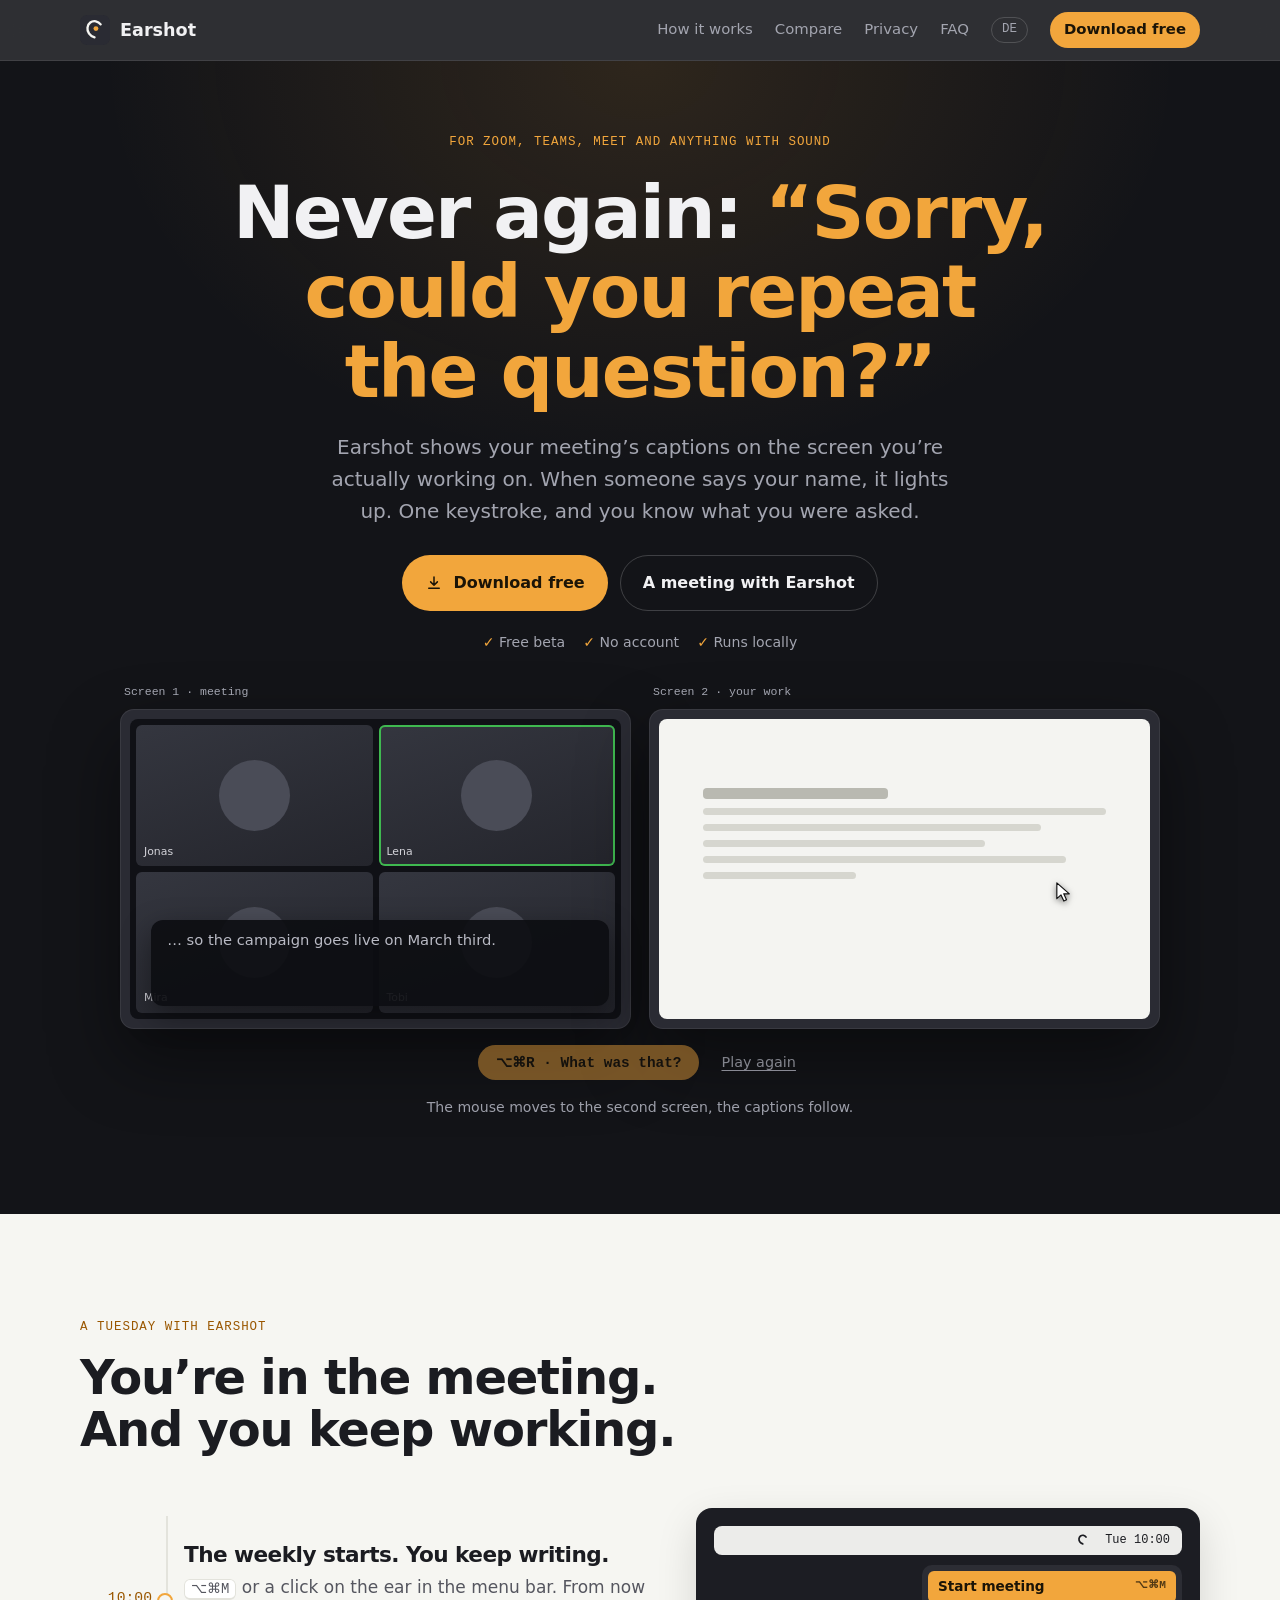
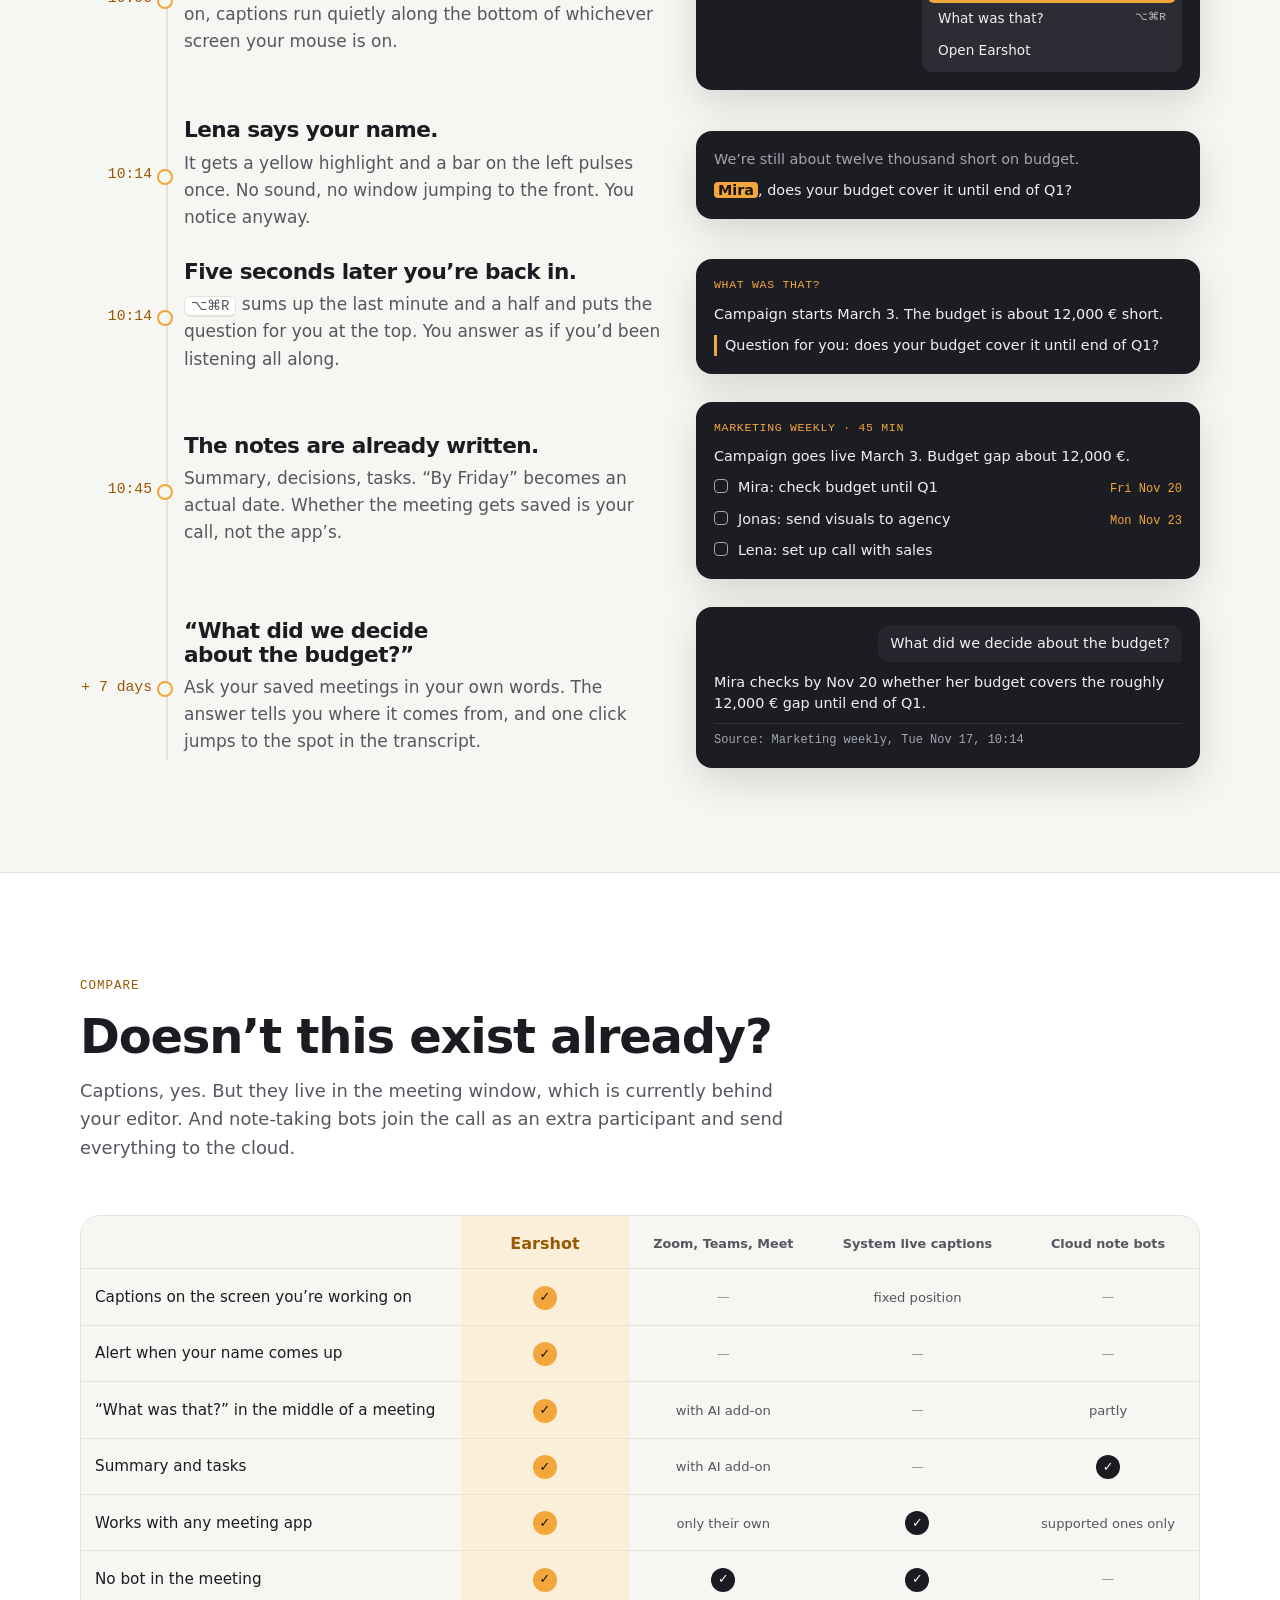
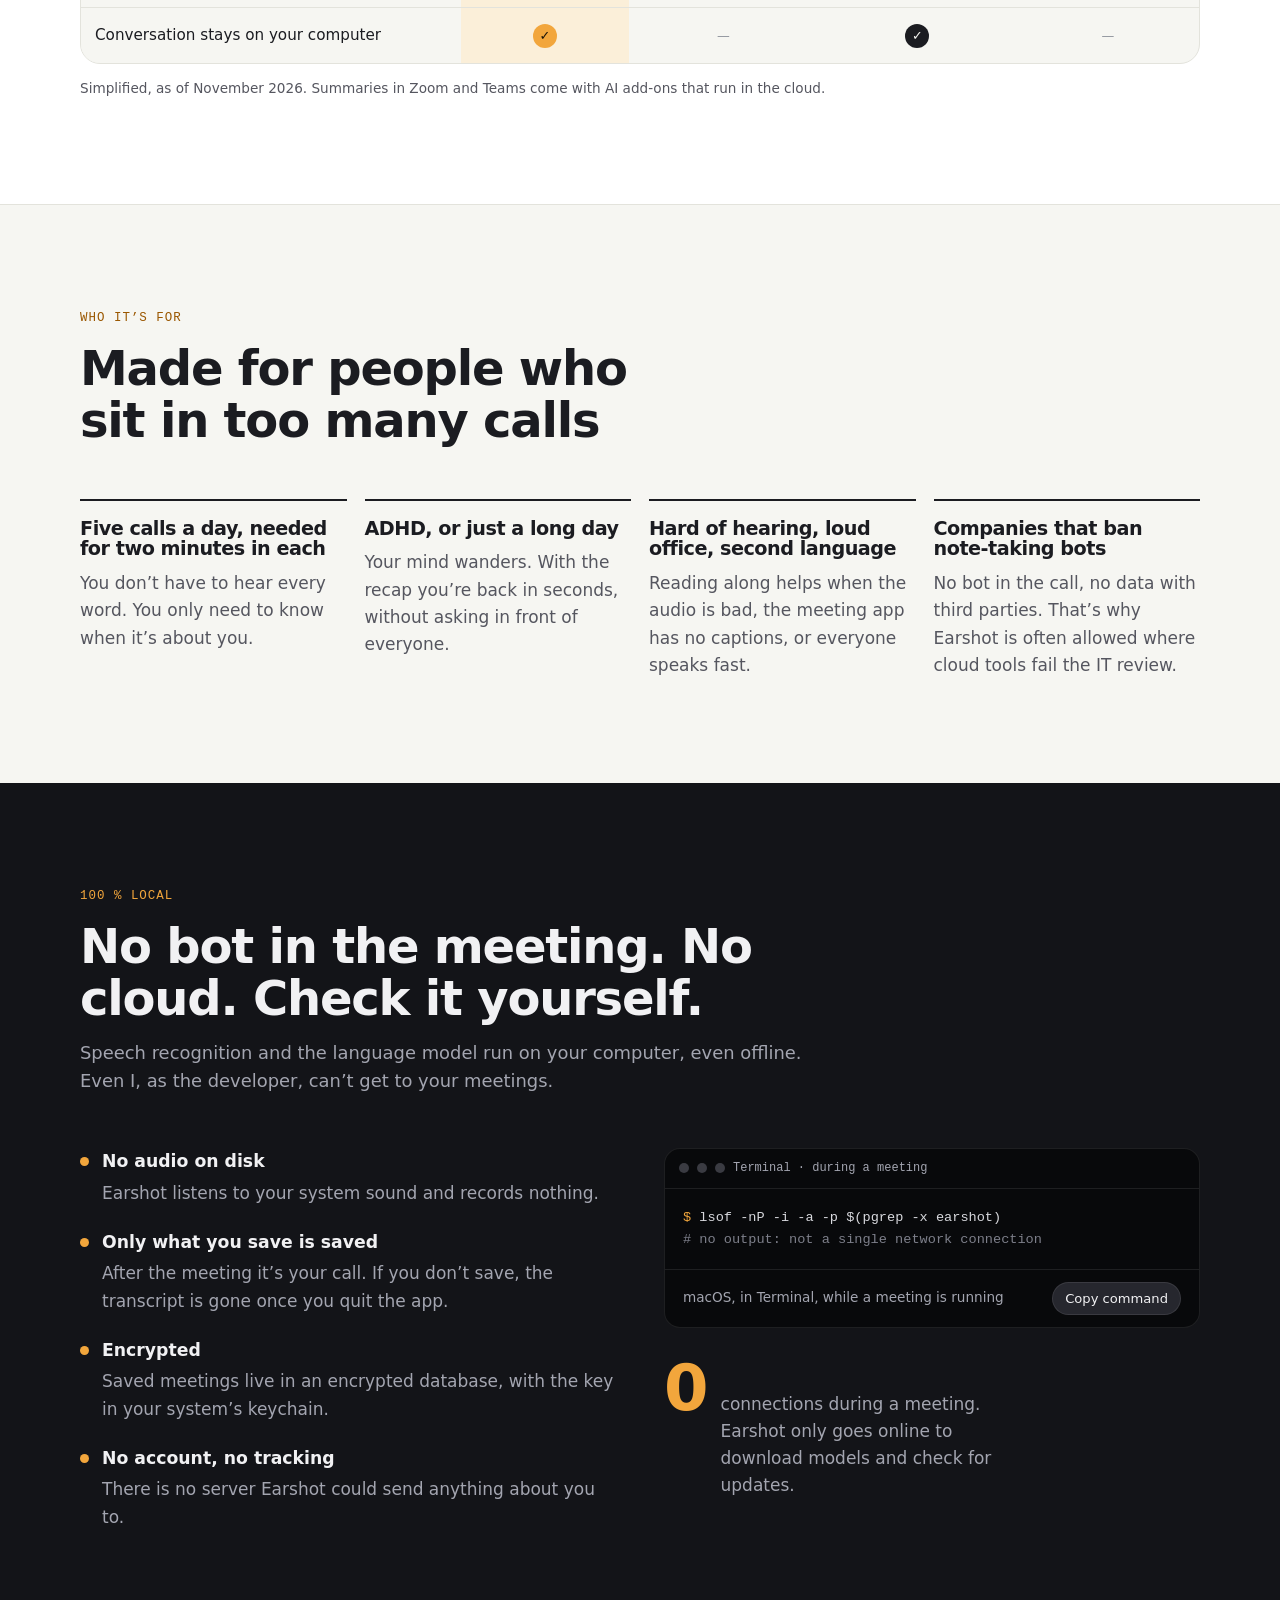
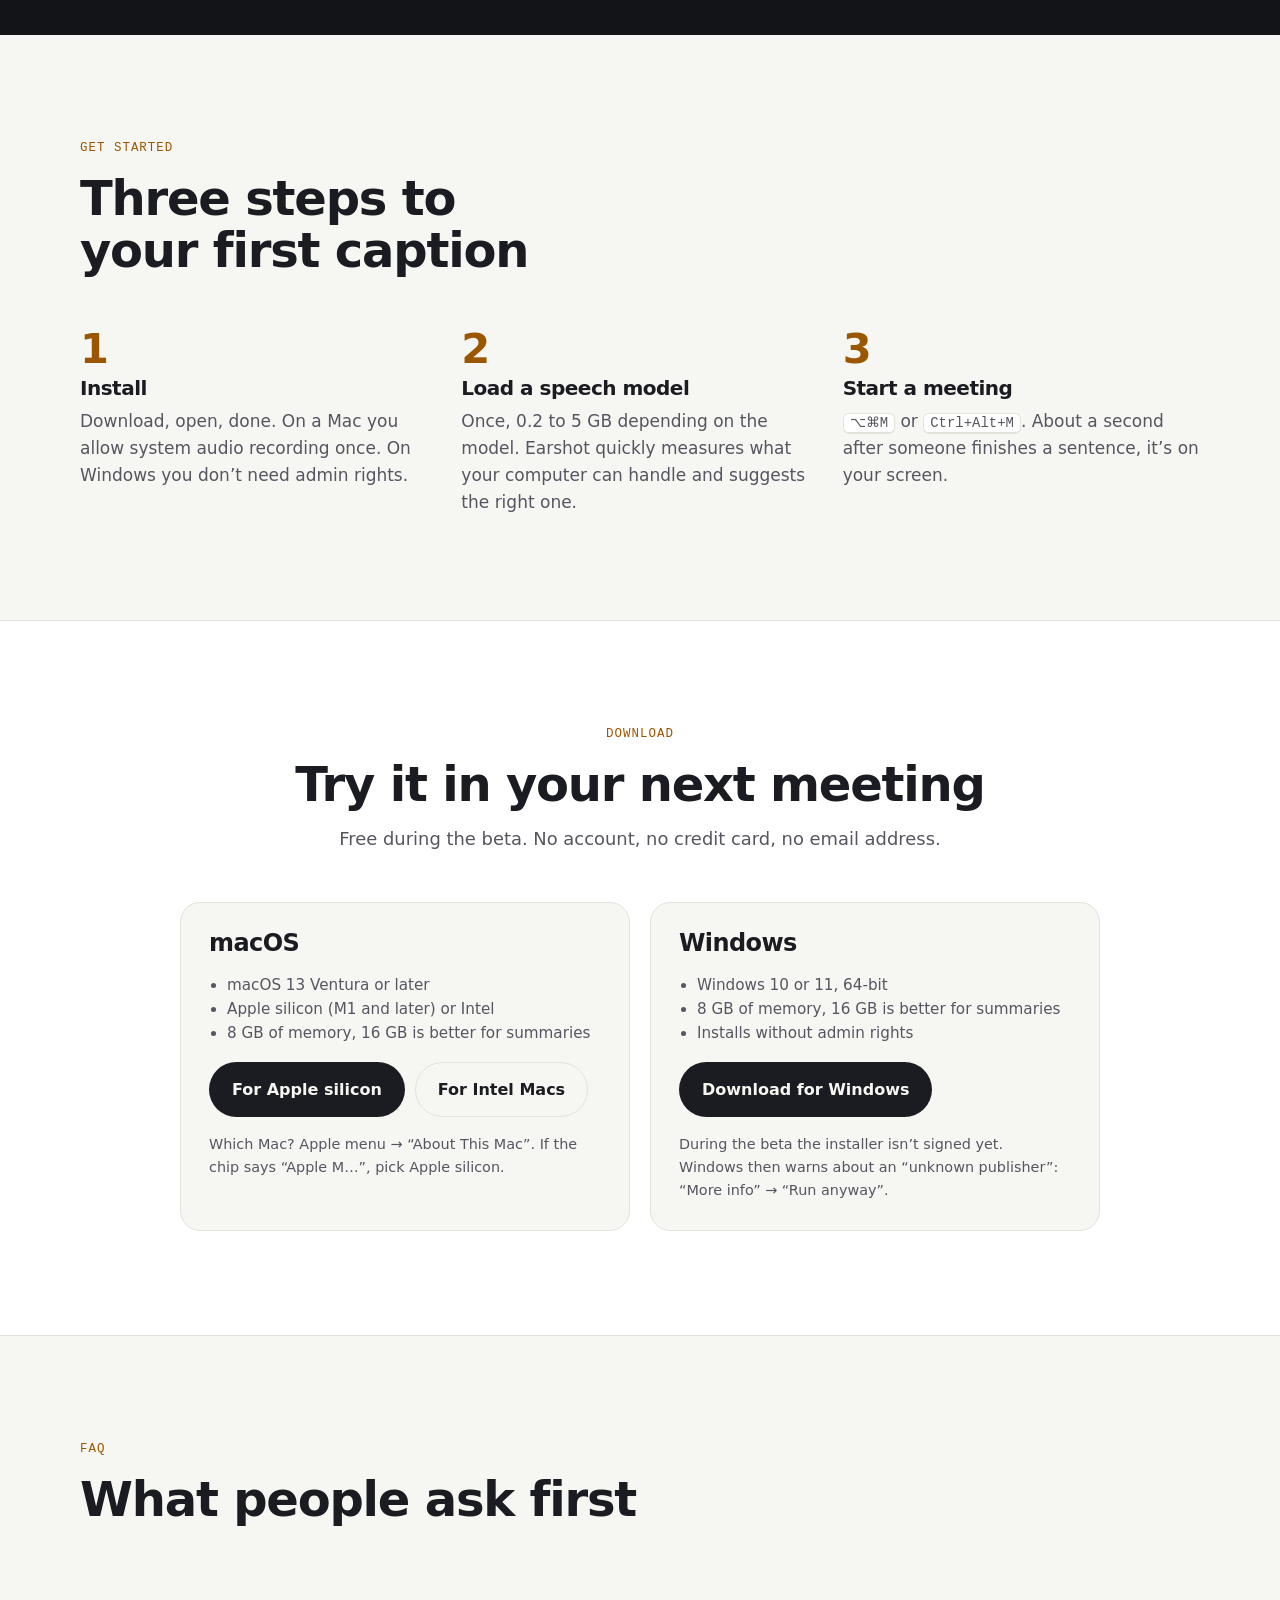
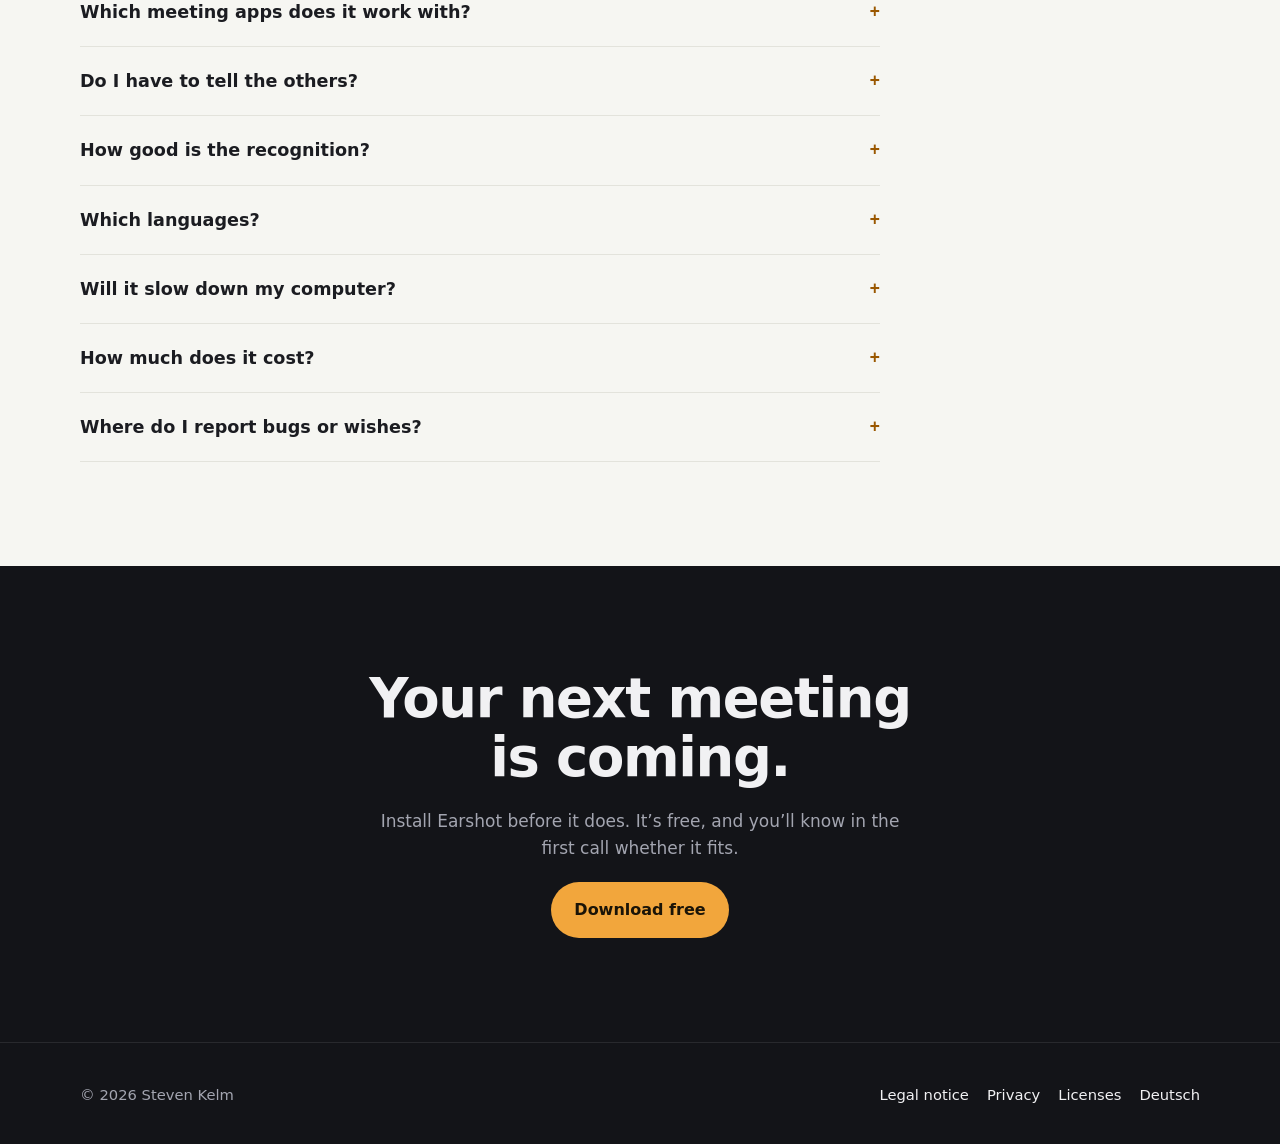
==== commit b0dc7fae: "fix: cache-busted assets, fixed icon sizes, cleaner comparison table" ====
--- a/en/index.html
+++ b/en/index.html
@@ -23,8 +23,8 @@
     <meta property="og:image" content="https://kstev239.github.io/earshot-site/assets/og-en.png" />
     <meta property="og:locale" content="en_US" />
     <meta name="twitter:card" content="summary_large_image" />
-    <link rel="stylesheet" href="../assets/style.css" />
-    <script src="../assets/site.js" defer></script>
+    <link rel="stylesheet" href="../assets/style.css?v=3" />
+    <script src="../assets/site.js?v=3" defer></script>
   </head>
   <body>
     <a class="skip" href="#content">Skip to content</a>
@@ -32,7 +32,7 @@
     <header class="site-header">
       <div class="wrap">
         <a class="brand" href="./" aria-label="Earshot – home">
-          <svg viewBox="0 0 64 64" aria-hidden="true">
+          <svg width="30" height="30" viewBox="0 0 64 64" aria-hidden="true">
             <rect width="64" height="64" rx="14" fill="#2a2b33" />
             <path
               d="M44 20C39 13 29 11 22 16C15 21 14 32 19 39C22 43.5 26 46 31 47.5"
@@ -76,7 +76,7 @@
                 data-label-mac="Download free for Mac"
                 data-label-windows="Download free for Windows"
               >
-                <svg viewBox="0 0 24 24" aria-hidden="true">
+                <svg width="18" height="18" viewBox="0 0 24 24" aria-hidden="true">
                   <path
                     d="M12 4v11m0 0-4.5-4.5M12 15l4.5-4.5M5 19h14"
                     fill="none"
@@ -132,7 +132,7 @@
                   >Question for you: does your budget cover it until end of Q1?</span
                 >
               </div>
-              <svg class="cursor" viewBox="0 0 18 24" aria-hidden="true">
+              <svg class="cursor" width="15" height="20" viewBox="0 0 18 24" aria-hidden="true">
                 <path
                   d="M1 1v19l5-4.5 3.4 7.4 3.2-1.5-3.3-7.2H16z"
                   fill="#ffffff"
@@ -169,7 +169,7 @@
               </div>
               <div class="scene" aria-hidden="true">
                 <div class="menubar">
-                  <svg viewBox="0 0 16 16">
+                  <svg width="16" height="16" viewBox="0 0 16 16">
                     <path
                       d="M11 5C9.75 3.25 7.25 2.75 5.5 4C3.75 5.25 3.5 8 4.75 9.75C5.5 10.9 6.5 11.5 7.75 11.9"
                       fill="none"
@@ -282,60 +282,60 @@
                 <tr>
                   <th scope="col"><span class="sr-only">Feature</span></th>
                   <th scope="col" class="us">Earshot</th>
-                  <th scope="col">Captions in Zoom, Teams, Meet</th>
-                  <th scope="col">Live captions in macOS / Windows</th>
-                  <th scope="col">Cloud note-taking bots</th>
+                  <th scope="col">Zoom, Teams, Meet</th>
+                  <th scope="col">System live captions</th>
+                  <th scope="col">Cloud note bots</th>
                 </tr>
               </thead>
               <tbody>
                 <tr>
                   <th scope="row">Captions on the screen you’re working on</th>
-                  <td class="us yes">Yes</td>
-                  <td class="no">No</td>
-                  <td class="part">fixed position</td>
-                  <td class="no">No</td>
+                  <td class="us"><span class="mark yes" role="img" aria-label="Yes"></span></td>
+                  <td><span class="mark no" role="img" aria-label="No"></span></td>
+                  <td><span class="part">fixed position</span></td>
+                  <td><span class="mark no" role="img" aria-label="No"></span></td>
                 </tr>
                 <tr>
                   <th scope="row">Alert when your name comes up</th>
-                  <td class="us yes">Yes</td>
-                  <td class="no">No</td>
-                  <td class="no">No</td>
-                  <td class="no">No</td>
+                  <td class="us"><span class="mark yes" role="img" aria-label="Yes"></span></td>
+                  <td><span class="mark no" role="img" aria-label="No"></span></td>
+                  <td><span class="mark no" role="img" aria-label="No"></span></td>
+                  <td><span class="mark no" role="img" aria-label="No"></span></td>
                 </tr>
                 <tr>
                   <th scope="row">“What was that?” in the middle of a meeting</th>
-                  <td class="us yes">Yes</td>
-                  <td class="part">with AI add-on</td>
-                  <td class="no">No</td>
-                  <td class="part">partly</td>
+                  <td class="us"><span class="mark yes" role="img" aria-label="Yes"></span></td>
+                  <td><span class="part">with AI add-on</span></td>
+                  <td><span class="mark no" role="img" aria-label="No"></span></td>
+                  <td><span class="part">partly</span></td>
                 </tr>
                 <tr>
                   <th scope="row">Summary and tasks</th>
-                  <td class="us yes">Yes</td>
-                  <td class="part">with AI add-on</td>
-                  <td class="no">No</td>
-                  <td class="yes">Yes</td>
+                  <td class="us"><span class="mark yes" role="img" aria-label="Yes"></span></td>
+                  <td><span class="part">with AI add-on</span></td>
+                  <td><span class="mark no" role="img" aria-label="No"></span></td>
+                  <td><span class="mark yes" role="img" aria-label="Yes"></span></td>
                 </tr>
                 <tr>
                   <th scope="row">Works with any meeting app</th>
-                  <td class="us yes">Yes</td>
-                  <td class="no">only their own</td>
-                  <td class="yes">Yes</td>
-                  <td class="part">supported ones only</td>
+                  <td class="us"><span class="mark yes" role="img" aria-label="Yes"></span></td>
+                  <td><span class="part">only their own</span></td>
+                  <td><span class="mark yes" role="img" aria-label="Yes"></span></td>
+                  <td><span class="part">supported ones only</span></td>
                 </tr>
                 <tr>
                   <th scope="row">No bot in the meeting</th>
-                  <td class="us yes">Yes</td>
-                  <td class="yes">Yes</td>
-                  <td class="yes">Yes</td>
-                  <td class="no">No</td>
+                  <td class="us"><span class="mark yes" role="img" aria-label="Yes"></span></td>
+                  <td><span class="mark yes" role="img" aria-label="Yes"></span></td>
+                  <td><span class="mark yes" role="img" aria-label="Yes"></span></td>
+                  <td><span class="mark no" role="img" aria-label="No"></span></td>
                 </tr>
                 <tr>
                   <th scope="row">Conversation stays on your computer</th>
-                  <td class="us yes">Yes</td>
-                  <td class="no">No</td>
-                  <td class="yes">Yes</td>
-                  <td class="no">No</td>
+                  <td class="us"><span class="mark yes" role="img" aria-label="Yes"></span></td>
+                  <td><span class="mark no" role="img" aria-label="No"></span></td>
+                  <td><span class="mark yes" role="img" aria-label="Yes"></span></td>
+                  <td><span class="mark no" role="img" aria-label="No"></span></td>
                 </tr>
               </tbody>
             </table>
--- a/assets/style.css
+++ b/assets/style.css
@@ -531,8 +531,8 @@
 .cursor {
   position: absolute;
   z-index: 4;
-  width: 18px;
-  height: 24px;
+  width: 15px;
+  height: 20px;
   left: 90%;
   top: 54%;
   transition:
@@ -973,80 +973,134 @@
 }
 
 /* ------------------------------------------------------------------ */
-/* Comparison */
+/* Comparison: icons, a highlighted Earshot column, a sticky first column
+   on narrow screens. */
 
 .table-scroll {
   overflow-x: auto;
+  border-radius: 20px;
+  background: var(--paper);
   border: 1px solid var(--line);
-  border-radius: var(--radius);
-  background: var(--paper-2);
 }
 
 .compare {
   width: 100%;
-  min-width: 720px;
-  border-collapse: collapse;
+  min-width: 640px;
+  border-collapse: separate;
+  border-spacing: 0;
   font-size: 0.95rem;
 }
 
 .compare th,
 .compare td {
-  padding: 14px 16px;
+  padding: 15px 14px;
   text-align: center;
+  vertical-align: middle;
   border-bottom: 1px solid var(--line);
 }
 
-.compare tbody tr:last-child th,
-.compare tbody tr:last-child td {
+.compare tbody tr:last-child > * {
   border-bottom: 0;
 }
 
 .compare th[scope="row"] {
   text-align: left;
   font-weight: 500;
+  width: 34%;
+  position: sticky;
+  left: 0;
+  background: var(--paper);
+  z-index: 1;
 }
 
 .compare thead th {
-  font-size: 0.85rem;
+  font-size: 0.8rem;
   font-weight: 600;
   color: var(--muted);
-  vertical-align: bottom;
+  padding-block: 18px 14px;
+  line-height: 1.3;
+}
+
+.compare thead th:first-child {
+  position: sticky;
+  left: 0;
+  background: var(--paper);
+  z-index: 1;
 }
 
 .compare .us {
   background: var(--honey-tint);
-  color: var(--ink);
+  width: 15%;
 }
 
 .compare thead .us {
   color: var(--honey-text);
   font-size: 1rem;
-}
-
-.yes,
-.no,
-.part {
-  font-weight: 600;
-}
-
-.yes {
-  color: var(--ok);
-}
-
-.no {
+  font-family: var(--font-display);
+}
+
+.mark {
+  display: inline-grid;
+  place-items: center;
+  width: 24px;
+  height: 24px;
+  border-radius: 50%;
+  font-size: 0.8rem;
+  font-weight: 700;
+  line-height: 1;
+}
+
+.mark.yes {
+  background: var(--ink);
+  color: var(--paper);
+}
+
+.mark.yes::before {
+  content: "✓";
+}
+
+.compare .us .mark.yes {
+  background: var(--honey);
+  color: #1b1407;
+}
+
+.mark.no {
   color: var(--no);
+}
+
+.mark.no::before {
+  content: "—";
+  font-weight: 400;
 }
 
 .part {
   color: var(--muted);
-  font-weight: 400;
-  font-size: 0.85rem;
+  font-size: 0.82rem;
+  line-height: 1.3;
+  display: inline-block;
+  max-width: 9rem;
 }
 
 .footnote {
   margin-top: 14px;
   font-size: 0.85rem;
   color: var(--muted);
+}
+
+@media (max-width: 720px) {
+  .compare {
+    font-size: 0.88rem;
+  }
+
+  .compare th,
+  .compare td {
+    padding: 12px 10px;
+  }
+
+  .compare th[scope="row"] {
+    width: 42%;
+    box-shadow: 6px 0 10px -8px #00000040;
+  }
 }
 
 /* ------------------------------------------------------------------ */
